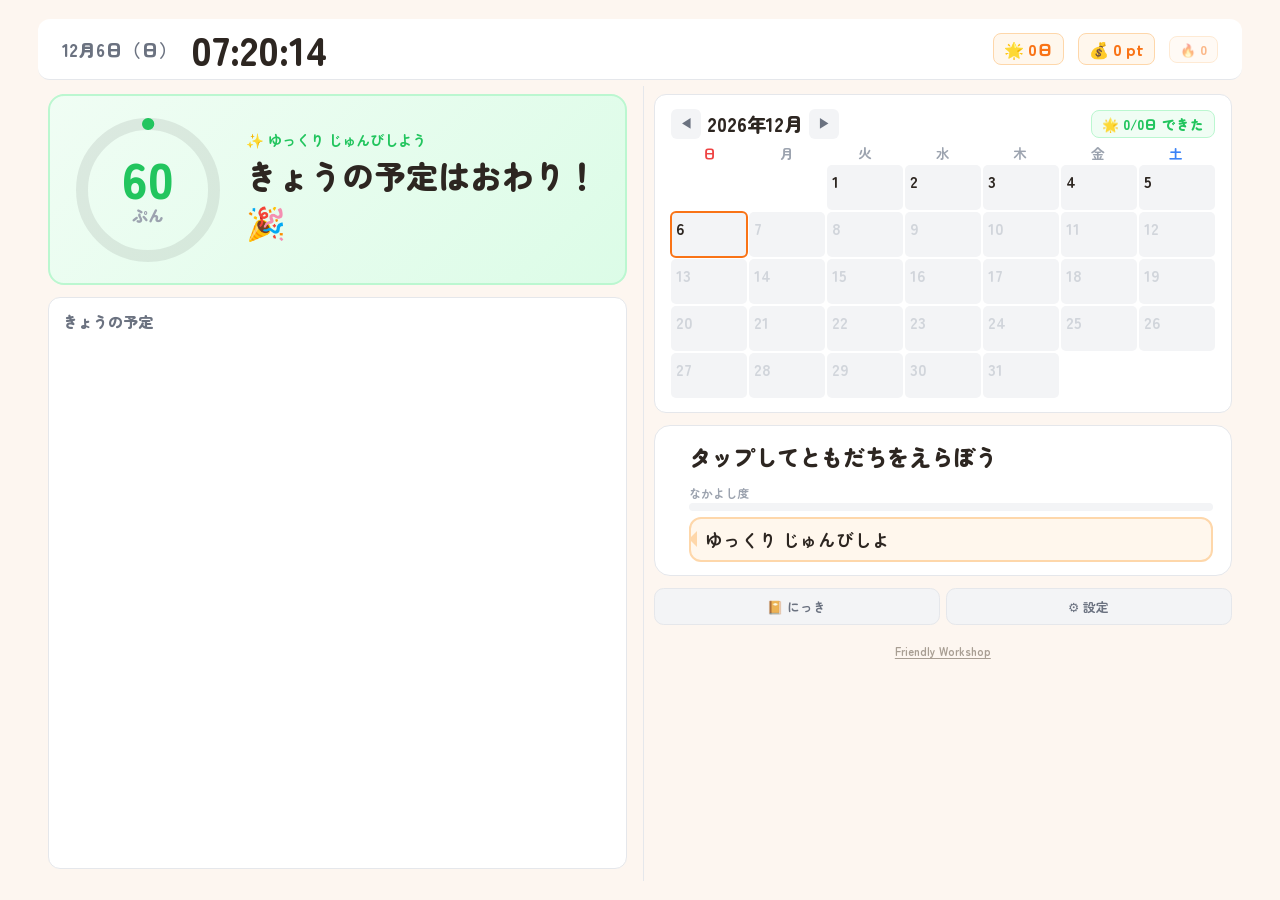
==== index.html @ 3bbe75f0 "feat: リングゲージを画面高さに連動して可変化＆上限分数を設定可能に - リングサイズ: 160px固定 → clamp(100px, 18vh, 160px) でノートPCでも圧迫しない - フ" ====
<!DOCTYPE html>
<html lang="ja">
<head>
<meta charset="UTF-8">
<meta name="viewport" content="width=device-width, initial-scale=1.0, user-scalable=no">
<meta name="mobile-web-app-capable" content="yes">
<meta name="apple-mobile-web-app-capable" content="yes">
<title>じゅんびタイマー | Friendly Workshop</title>
<script src="https://cdn.tailwindcss.com"></script>
<link href="https://fonts.googleapis.com/css2?family=Zen+Maru+Gothic:wght@500;700;900&display=swap" rel="stylesheet">
<link rel="stylesheet" href="css/style.css?v=11">
<script async defer src="https://apis.google.com/js/api.js" onload="gapiLoaded()"></script>
<script async defer src="https://accounts.google.com/gsi/client" onload="gisLoaded()"></script>
</head>
<body>

<!-- ==================== デバッグバー（?debug時のみ） ==================== -->
<div id="debugBar" class="debug-bar" style="display:none;">
  <span>🛠</span>
  <button class="db-btn active" onclick="dbSetState('idle')">🏠 ふつう</button>
  <button class="db-btn" onclick="dbSetState('prep')">⏰ じゅんび</button>
  <button class="db-btn" onclick="dbSetState('out')">🏃 おでかけ</button>
  <button class="db-btn" onclick="dbSetState('okaeri')">🎉 おかえり</button>
  <button class="db-btn" onclick="dbSetState('missed')">😢 miss</button>
  <div class="db-sep"></div>
  <div class="db-slider">
    <label>のこり:</label>
    <input type="range" id="dbSlider" min="0" max="60" value="30" oninput="dbOnSlider(+this.value)">
    <span class="db-val" id="dbSliderVal">30分</span>
  </div>
  <div class="db-sep"></div>
  <button class="db-btn" onclick="dbEncounter()">🔴 遭遇</button>
  <button class="db-btn" onclick="debugAddFriendship(20)">💕 +20exp</button>
  <button class="db-btn" onclick="debugAddPoints(50)">💰 +50pt</button>
  <button class="db-btn" onclick="debugLoadSample()">📋 サンプル予定</button>
  <button class="db-btn" onclick="openSettings()">⚙</button>
</div>

<!-- ==================== ともだちさがしオーバーレイ ==================== -->
<div id="gachaOverlay"></div>

<!-- ==================== 間に合わなかったオーバーレイ ==================== -->
<div id="missedOverlay" class="missed-overlay"></div>

<!-- ==================== おかえりオーバーレイ ==================== -->
<div id="okaeriOverlay" class="okaeri-overlay"></div>

<!-- ==================== 設定オーバーレイ ==================== -->
<div id="settingsOverlay" class="overlay hidden">
  <div class="overlay-panel settings-panel">
    <div class="overlay-header">
      <h2 class="overlay-title">予定のせってい</h2>
      <button onclick="closeSettings()" class="close-btn">✕</button>
    </div>
    <div id="dayTabs" class="day-tabs"></div>
    <div id="eventList" class="event-list"></div>
    <button onclick="addEvent()" class="add-event-btn">＋ 予定をついか</button>
    <div class="copy-section">
      <button onclick="copyToAllDays()" class="copy-btn">この曜日の予定を全曜日にコピー</button>
      <div class="copy-note">※ 上書きされます</div>
    </div>

    <!-- Googleカレンダー連携 -->
    <div class="gcal-settings">
      <div class="gcal-settings-title">📅 Googleカレンダー連携</div>
      <div id="gcalSection"></div>
    </div>

    <!-- リングゲージ上限 -->
    <div class="urgency-settings" style="margin-bottom:0.8rem;">
      <div class="urgency-settings-title">⏱ リングゲージの設定</div>
      <div class="urgency-settings-desc">リングが満タンになる分数を設定します</div>
      <div class="urgency-row">
        <span class="urgency-row-label">リング満タン</span>
        <input type="number" id="ringTotalInput" min="10" max="180" step="5" class="urgency-input"
          onchange="updateRingTotal(+this.value)">
        <span class="urgency-unit">分</span>
      </div>
    </div>

    <!-- 切迫感しきい値 -->
    <div class="urgency-settings">
      <div class="urgency-settings-title">⏱ いそぎレベルの設定</div>
      <div class="urgency-settings-desc">予定の開始時刻から何分前に、おしらせ・色が変わるかを設定します</div>
      <div class="urgency-row">
        <span class="urgency-dot" style="background:#22c55e"></span>
        <span class="urgency-row-label">おしらせ開始 (ゆっくり)</span>
        <input type="number" id="thCaution" min="5" max="60" step="1" class="urgency-input"
          onchange="updateThreshold('caution', +this.value)">
        <span class="urgency-unit">分前</span>
      </div>
      <div class="urgency-row">
        <span class="urgency-dot" style="background:#f97316"></span>
        <span class="urgency-row-label">そろそろ → いそいで</span>
        <input type="number" id="thWarning" min="3" max="30" step="1" class="urgency-input"
          onchange="updateThreshold('warning', +this.value)">
        <span class="urgency-unit">分前</span>
      </div>
      <div class="urgency-row">
        <span class="urgency-dot" style="background:#ef4444"></span>
        <span class="urgency-row-label">いそいで → もうすぐ！</span>
        <input type="number" id="thCritical" min="1" max="15" step="1" class="urgency-input"
          onchange="updateThreshold('critical', +this.value)">
        <span class="urgency-unit">分前</span>
      </div>
    </div>

    <!-- リセット（常時表示） -->
    <div class="reset-settings">
      <div class="urgency-settings-title">🔄 リセット</div>
      <div class="urgency-settings-desc">予定やポケモンをすべて消して、はじめからやりなおします</div>
      <button class="reset-all-btn" onclick="resetData('all')">すべてリセットする</button>
    </div>

    <!-- メンテナンス（?debug 時のみ表示） -->
    <div class="maint-settings" id="maintSection" style="display:none;">
      <div class="maint-title">🔧 メンテナンス</div>

      <!-- リセット -->
      <div class="maint-sub-title">リセット</div>
      <div class="maint-reset-grid">
        <button class="maint-reset-btn" onclick="resetData('schedule')">📅 予定</button>
        <button class="maint-reset-btn" onclick="resetData('pokemon')">🐾 ポケモン</button>
        <button class="maint-reset-btn" onclick="resetData('calendar')">📆 カレンダー</button>
        <button class="maint-reset-btn" onclick="resetData('points')">💰 ポイント</button>
        <button class="maint-reset-btn maint-reset-all" onclick="resetData('all')">⚠ すべて初期化</button>
      </div>

    </div>
  </div>
</div>

<!-- ==================== タスク詳細オーバーレイ ==================== -->
<div id="taskDetailOverlay" class="td-overlay"></div>

<!-- ==================== メインビュー ==================== -->
<div class="layout">

  <!-- トップバー -->
  <div class="topbar">
    <span class="tb-date" id="dateLabel"></span>
    <span class="tb-time" id="digitalClock"></span>
    <div class="tb-right">
      <span class="tb-stat" id="totalDaysChip">🌟 0日</span>
      <span class="tb-stat" id="pointsChip">💰 0 pt</span>
      <span class="tb-stat" id="streakChip" style="opacity:0.5; font-size:0.8rem;">🔥 0</span>
    </div>
  </div>

  <!-- ===== 左カラム ===== -->
  <div class="left-col">

    <!-- フォーカスカード -->
    <div class="focus-card" id="focusCard">
      <div class="ring-wrap">
        <svg class="ring-svg" viewBox="0 0 160 160">
          <circle class="ring-bg" cx="80" cy="80" r="66"/>
          <circle class="ring-fill" id="ringFill" cx="80" cy="80" r="66"
            stroke-dasharray="415" stroke-dashoffset="0"/>
        </svg>
        <div class="ring-center">
          <div class="ring-num" id="ringNum">--</div>
          <div class="ring-unit">ぷん</div>
        </div>
      </div>
      <div class="focus-info">
        <div class="focus-label" id="focusLabel">✨ ゆっくり じゅんびしよう</div>
        <div class="focus-name" id="focusName">--</div>
        <div class="focus-timestr" id="focusTimeStr"></div>
        <div class="focus-items" id="focusItems"></div>
        <button class="focus-btn btn-depart hidden" id="btnDepart" onclick="depart()">🚀 しゅっぱつ！</button>
      </div>
    </div>

    <!-- おでかけ中カード -->
    <div class="outing-card" id="outingCard">
      <div class="outing-icon">🏃</div>
      <div class="outing-text" id="outingText">おでかけ中！</div>
      <div class="outing-sub" id="outingSub"></div>
      <div class="outing-timer" id="outingTimer"></div>
      <button class="focus-btn btn-tadaima" onclick="tadaima()" style="margin-top:12px; max-width:280px;">
        🏠 ただいま！
      </button>
    </div>

    <!-- タスク一覧 -->
    <div class="task-list" id="taskList">
      <div class="tl-title">きょうの予定</div>
      <div id="taskListBody"></div>
    </div>
  </div>

  <!-- ===== 右カラム ===== -->
  <div class="right-col">

    <div class="cal-section" id="calSection">
      <div class="cal-header-row">
        <div class="cal-nav">
          <button class="cal-btn" onclick="calPrevMonth()">◀</button>
          <span class="cal-title" id="calTitle"></span>
          <button class="cal-btn" onclick="calNextMonth()">▶</button>
        </div>
        <span class="cal-total" id="calTotal"></span>
      </div>
      <div class="cal-weekday">
        <span class="cw sun">日</span><span class="cw">月</span><span class="cw">火</span>
        <span class="cw">水</span><span class="cw">木</span><span class="cw">金</span><span class="cw sat">土</span>
      </div>
      <div id="calGrid" class="cal-grid"></div>
    </div>

    <!-- パートナー -->
    <div class="partner-area" id="partnerArea" onclick="onPartnerTap()">
      <div class="partner-sprite-wrap">
        <img class="partner-sprite" id="partnerSprite" src="" alt="">
      </div>
      <div class="partner-right">
        <div class="partner-name" id="partnerName"></div>
        <div class="partner-hearts" id="partnerHearts"></div>
        <div class="partner-bar-wrap">
          <div class="partner-bar-label">なかよし度</div>
          <div class="partner-bar-track"><div class="partner-bar-fill" id="partnerBarFill"></div></div>
        </div>
        <div class="partner-speech" id="partnerSpeech"></div>
      </div>
    </div>

    <div style="display:flex;gap:6px;">
      <button onclick="showJournal()" class="settings-btn" style="flex:1;">📔 にっき</button>
      <button onclick="openSettings()" class="settings-btn" style="flex:1;">⚙ 設定</button>
    </div>
    <div class="footer-note"><a href="../../catalog.html" class="footer-link">Friendly Workshop</a></div>
  </div>

</div>

<!-- JS (alarm.js 除外) -->
<script src="js/gcal.js?v=8"></script>
<script src="js/pokedex.js?v=7"></script>
<script src="js/calendar.js?v=7"></script>
<script src="js/clock.js?v=8"></script>
<script src="js/mission.js?v=8"></script>
<script src="js/settings.js?v=9"></script>
<script src="js/app.js?v=7"></script>
</body>
</html>
---- css/style.css ----
/* =============================================
   じゅんびタイマー v4 — リングゲージ＋パートナーでっかく
   ============================================= */

/* ========== デバッグバー ========== */
.debug-bar {
  position: fixed; top: 0; left: 0; right: 0; z-index: 200;
  background: #1a1a2e; padding: 6px 12px;
  display: flex; gap: 6px; align-items: center; flex-wrap: wrap;
  border-bottom: 2px solid #333; font-family: inherit;
}
.debug-bar span { color: #fff; font-weight: 900; font-size: 0.85rem; }
.db-btn {
  padding: 4px 10px; border: 2px solid #555; border-radius: 8px;
  background: transparent; color: #aaa; font-weight: 900; font-size: 0.7rem;
  cursor: pointer; font-family: inherit; transition: all 0.2s;
}
.db-btn.active { background: var(--orange); color: #fff; border-color: var(--orange); }
.db-btn:hover:not(.active) { border-color: #888; color: #fff; }
.db-sep { width: 1px; height: 20px; background: #444; margin: 0 2px; }
.db-slider { display: flex; align-items: center; gap: 4px; }
.db-slider label { color: #aaa; font-weight: 700; font-size: 0.7rem; }
.db-slider input[type="range"] { width: 120px; }
.db-val { color: var(--orange); font-weight: 900; font-size: 0.85rem; min-width: 35px; }
body.debug-mode .layout { margin-top: 42px; }
:root {
  --cream: #fdf6f0;
  --orange: #f97316;
  --orange-dark: #ea580c;
  --brown: #2d2621;
  --g100: #f3f4f6; --g200: #e5e7eb; --g300: #d1d5db;
  --g400: #9ca3af; --g500: #6b7280;
  --green: #22c55e; --blue: #3b82f6; --red: #ef4444; --yellow: #fbbf24;
}
* { box-sizing: border-box; margin: 0; padding: 0; }
body {
  font-family: 'Zen Maru Gothic', system-ui, sans-serif;
  background: var(--cream); color: var(--brown);
  overflow: auto; height: 100dvh; touch-action: manipulation;
}

/* ====================================================
   レイアウト v4 — 左右均等 grid
   ==================================================== */
.layout {
  display: grid; grid-template-columns: 1fr 1fr;
  grid-template-rows: auto 1fr;
  height: 100dvh; overflow: hidden;
  padding: 1.5% 3%;
  max-width: none; margin: 0 auto;
  gap: 0 6px;
}

/* --- トップバー --- */
.topbar {
  grid-column: 1 / -1;
  display: flex; align-items: center; gap: 14px; flex-wrap: wrap;
  padding: 10px 2%; background: #fff; border-bottom: 1px solid var(--g200);
  border-radius: 12px; margin-bottom: 6px;
}
.tb-date { font-weight: 900; font-size: clamp(0.85rem, 2.5vw, 1.1rem); color: var(--g500); }
.tb-time { font-weight: 900; font-size: clamp(1.6rem, 5vw, 2.5rem); line-height: 1; }
.tb-right { margin-left: auto; display: flex; align-items: center; gap: 14px; }
.tb-stat {
  font-weight: 900; font-size: 1.0rem; color: var(--orange);
  background: #fff7ed; border: 1px solid #fed7aa; border-radius: 8px;
  padding: 3px 10px;
}

/* ===== 左カラム ===== */
.left-col {
  display: flex; flex-direction: column; gap: 12px;
  padding: 8px 10px 12px 10px; overflow: hidden;
}

/* フォーカスカード（リングゲージ＋次の予定） */
.focus-card {
  border-radius: 16px; padding: clamp(10px, 1.5vh, 16px) 18px;
  display: flex; align-items: center; gap: clamp(10px, 2vw, 18px);
  transition: background 0.5s, border-color 0.5s;
  border: 2px solid transparent;
}
.ring-wrap { position: relative; width: clamp(100px, 18vh, 160px); height: clamp(100px, 18vh, 160px); flex-shrink: 0; }
.ring-svg { width: 100%; height: 100%; transform: rotate(-90deg); }
.ring-bg { fill: none; stroke: rgba(0,0,0,0.08); stroke-width: 12; }
.ring-fill { fill: none; stroke-width: 12; stroke-linecap: round; transition: stroke-dashoffset 1s, stroke 0.5s; }
.ring-center {
  position: absolute; inset: 0; display: flex; flex-direction: column;
  align-items: center; justify-content: center;
}
.ring-num { font-weight: 900; font-size: clamp(2rem, 6vw, 3.2rem); line-height: 1; transition: color 0.5s; }
.ring-unit { font-weight: 900; font-size: 1.0rem; color: var(--g400); }

.focus-info { flex: 1; display: flex; flex-direction: column; gap: 2px; }
.focus-label { font-size: 0.9rem; font-weight: 700; transition: color 0.5s; }
.focus-name { font-size: clamp(1.2rem, 4vw, 2rem); font-weight: 900; transition: color 0.5s; }
.focus-timestr { font-size: 0.95rem; font-weight: 700; color: var(--g500); }
.focus-items { font-size: 0.85rem; color: var(--g500); font-weight: 700; margin-top: 2px; }
.focus-btn {
  margin-top: 8px; padding: 14px; border: none; border-radius: 14px; width: 100%;
  color: #fff; font-weight: 900; font-size: 1.4rem;
  cursor: pointer; font-family: inherit; transition: transform 0.1s;
}
.focus-btn:active { transform: scale(0.97); }
.btn-depart {
  background: linear-gradient(135deg, var(--orange), #f59e0b);
  box-shadow: 0 4px 16px rgba(249,115,22,0.3);
}
.btn-tadaima {
  background: linear-gradient(135deg, var(--green), #4ade80);
  box-shadow: 0 4px 16px rgba(34,197,94,0.3);
}

/* タスク一覧 */
.task-list {
  background: #fff; border-radius: 12px; padding: 12px 14px;
  border: 1px solid var(--g200); overflow-y: auto; flex: 1;
}
.tl-title { font-size: 0.95rem; font-weight: 900; color: var(--g500); margin-bottom: 6px; }
.tl-row {
  padding: 8px; border-radius: 8px; margin-bottom: 3px; font-size: 1.0rem;
  cursor: pointer; transition: background 0.15s;
}
.tl-row:hover { filter: brightness(0.97); }
.tl-main {
  display: flex; align-items: center; gap: 8px;
}
.tl-todos {
  font-size: 0.8rem; font-weight: 700; color: var(--g500);
  margin: 3px 0 0 18px; line-height: 1.3;
}
.tl-row.done { opacity: 0.35; }
.tl-row.done .tl-name { text-decoration: line-through; }
.tl-row.next { background: #fff7ed; border: 1px solid #fed7aa; }
.tl-row.active { background: #dbeafe; border: 1px solid #bfdbfe; }
.tl-dot { width: 10px; height: 10px; border-radius: 50%; flex-shrink: 0; }
.tl-name { font-weight: 900; flex: 1; }
.tl-time { font-weight: 700; font-size: 0.85rem; color: var(--g400); }
.tl-badge {
  font-size: 0.7rem; font-weight: 900; padding: 2px 6px; border-radius: 4px;
  color: #fff; white-space: nowrap;
}

/* おでかけ中カード */
.outing-card {
  flex: 1; display: none; flex-direction: column; align-items: center; justify-content: center;
  background: linear-gradient(135deg, #dbeafe, #ede9fe);
  border-radius: 16px; border: 2px solid #bfdbfe; padding: 20px;
  text-align: center; gap: 8px;
}
.outing-card.visible { display: flex; }
.outing-icon { font-size: 3rem; animation: runBounce 1s ease infinite; }
@keyframes runBounce { 0%,100%{transform:translateY(0)} 50%{transform:translateY(-8px)} }
.outing-text { font-weight: 900; font-size: 1.5rem; color: var(--blue); }
.outing-sub { font-size: 0.95rem; color: var(--g500); font-weight: 700; }
.outing-timer { font-weight: 900; font-size: 2rem; color: var(--g400); }

/* ===== 右カラム ===== */
.right-col {
  display: flex; flex-direction: column; gap: 12px;
  padding: 8px 10px 12px 10px; overflow-y: auto;
  border-left: 1px solid var(--g200);
}

/* カレンダー */
.cal-section {
  background: #fff; border-radius: 12px; padding: 14px 16px;
  border: 1px solid var(--g200); flex: 0 0 auto;
}
.cal-header-row {
  display: flex; align-items: center; justify-content: space-between; margin-bottom: 2px;
}
.cal-nav { display: flex; align-items: center; gap: 6px; }
.cal-title { font-size: 1.2rem; font-weight: 900; }
.cal-btn {
  background: var(--g100); border: none; border-radius: 6px;
  width: 30px; height: 30px; font-size: 0.75rem; font-weight: 900;
  cursor: pointer; color: var(--g500);
}
.cal-total {
  font-weight: 900; font-size: 0.85rem; color: var(--green);
  background: #f0fdf4; border: 1px solid #bbf7d0; border-radius: 8px;
  padding: 3px 10px;
}
.cal-weekday { display: grid; grid-template-columns: repeat(7, 1fr); text-align: center; }
.cw { font-size: 0.85rem; font-weight: 700; color: var(--g400); padding: 2px 0; }
.cw.sun { color: var(--red); } .cw.sat { color: var(--blue); }
.cal-grid { display: grid; grid-template-columns: repeat(7, 1fr); gap: 2px; }
.cal-cell {
  border-radius: 5px; padding: 4px 5px; min-height: clamp(32px, 5vh, 48px);
  background: var(--g100); font-weight: 700; font-size: 1.0rem;
  display: flex; flex-direction: column; position: relative;
  transition: background 0.4s, transform 0.3s, box-shadow 0.3s;
}
.cal-cell.today { outline: 2px solid var(--orange); outline-offset: -1px; }
.cal-cell.rate-100 {
  background: linear-gradient(135deg, #86efac, #4ade80);
  box-shadow: 0 2px 8px rgba(34,197,94,0.25);
}
.cal-cell.rate-100 .cal-mini { text-shadow: 0 0 4px rgba(34,197,94,0.5); }
.cal-cell.rate-50 { background: linear-gradient(135deg, #bbf7d0, #a7f3d0); }
.cal-cell.rate-low { background: linear-gradient(135deg, #dcfce7, #d1fae5); }
.cal-cell.rate-0 { background: var(--g100); }
.cal-cell.empty { background: transparent; }
.cal-cell.future { color: var(--g300); }
.cal-mini { font-size: 0.6rem; margin-top: auto; line-height: 1; }
.cal-sub { font-size: 0.5rem; color: var(--g400); font-weight: 700; line-height: 1; }

/* ★ パートナーエリア */
.partner-area {
  flex: 0 0 auto; display: flex; align-items: center; gap: 16px;
  background: #fff; border-radius: 16px; padding: clamp(8px, 1.5vh, 14px) 18px;
  border: 1px solid var(--g200); cursor: pointer;
  transition: background 0.2s; overflow: visible;
}
.partner-area:hover { background: #fefce8; }

.partner-sprite-wrap {
  flex: 0 0 auto; display: flex; align-items: center; justify-content: center;
}
.partner-sprite {
  width: clamp(80px, 15vh, 180px); height: clamp(80px, 15vh, 180px); object-fit: contain;
  animation: partnerBob 2s ease infinite;
  filter: drop-shadow(0 6px 12px rgba(0,0,0,0.12));
}
@keyframes partnerBob { 0%,100%{transform:translateY(0)} 50%{transform:translateY(-6px)} }

.partner-right { flex: 1; display: flex; flex-direction: column; gap: 6px; min-width: 0; }
.partner-name { font-weight: 900; font-size: clamp(1rem, 3vw, 1.4rem); }
.partner-hearts { font-size: 1.3rem; color: var(--orange); letter-spacing: 3px; }
.partner-level { font-size: 0.85rem; font-weight: 700; color: var(--g400); }
.partner-bar-wrap { width: 100%; }
.partner-bar-label { font-size: 0.75rem; font-weight: 700; color: var(--g400); margin-bottom: 2px; }
.partner-bar-track { height: 8px; background: var(--g100); border-radius: 4px; overflow: hidden; }
.partner-bar-fill { height: 100%; width: 60%; background: linear-gradient(90deg, #fb923c, var(--orange)); border-radius: 4px; transition: width 0.5s; }
.partner-speech {
  background: #fff7ed; border: 2px solid #fed7aa; border-radius: 12px;
  padding: 8px 14px; font-weight: 700; font-size: clamp(0.85rem, 2.5vw, 1.1rem);
  position: relative;
}
.partner-speech::before {
  content: ''; position: absolute; left: -10px; top: 50%; transform: translateY(-50%);
  border: 8px solid transparent; border-right-color: #fed7aa;
}

/* ====================================================
   おかえり演出（オーバーレイ）
   ==================================================== */
.okaeri-overlay {
  position: fixed; inset: 0; z-index: 80;
  background: rgba(0,0,0,0.5);
  display: none; align-items: center; justify-content: center;
}
.okaeri-overlay.visible { display: flex; }
.okaeri-card {
  background: #fff; border-radius: 1.5rem; padding: 2rem;
  text-align: center; max-width: 400px; width: 90%;
  box-shadow: 0 20px 60px rgba(0,0,0,0.3);
  animation: cardPop 0.5s ease;
}
@keyframes cardPop { 0%{transform:scale(0.5);opacity:0} 100%{transform:scale(1);opacity:1} }
.okaeri-sprite {
  width: 180px; height: 180px; object-fit: contain;
  animation: cheerJump 0.6s ease infinite;
  filter: drop-shadow(0 6px 12px rgba(0,0,0,0.15));
}
@keyframes cheerJump { 0%,100%{transform:translateY(0)} 50%{transform:translateY(-10px) rotate(3deg)} }
.okaeri-title { font-weight: 900; font-size: 1.8rem; color: var(--orange); margin: 0.5rem 0; }
.okaeri-message {
  background: #fff7ed; border: 2px solid #fed7aa; border-radius: 1rem;
  padding: 0.6rem 1rem; font-weight: 700; font-size: 1.1rem; margin: 0.5rem 0;
}
.okaeri-points { font-weight: 900; font-size: 1.2rem; color: var(--green); margin: 0.5rem 0; }
.okaeri-actions { display: flex; gap: 8px; justify-content: center; margin-top: 1rem; }
.okaeri-btn {
  padding: 12px 20px; border: none; border-radius: 12px;
  font-weight: 900; font-size: 1.0rem; cursor: pointer; font-family: inherit;
  transition: transform 0.1s;
}
.okaeri-btn:active { transform: scale(0.95); }
.okaeri-btn-gacha { background: var(--orange); color: #fff; }
.okaeri-btn-feed { background: #dcfce7; color: #15803d; }
.okaeri-btn-close { background: var(--g200); color: var(--g500); }

/* ====================================================
   間に合わなかった演出
   ==================================================== */
.missed-overlay {
  position: fixed; inset: 0; z-index: 80;
  background: rgba(0,0,0,0.45);
  display: none; align-items: center; justify-content: center;
}
.missed-overlay.visible { display: flex; }
.missed-card {
  background: linear-gradient(135deg, #fefce8, #fff); border-radius: 1.5rem; padding: 2rem;
  text-align: center; max-width: 400px; width: 90%;
  box-shadow: 0 20px 60px rgba(0,0,0,0.3);
  animation: cardPop 0.5s ease;
}
.missed-sprite {
  width: 140px; height: 140px; object-fit: contain;
  filter: drop-shadow(0 4px 10px rgba(0,0,0,0.1));
  animation: sadBob 2s ease infinite;
}
@keyframes sadBob { 0%,100%{transform:translateY(0) rotate(0)} 50%{transform:translateY(2px) rotate(-3deg)} }
.missed-title { font-weight: 900; font-size: 1.6rem; color: var(--g500); margin: 0.5rem 0; }
.missed-message { font-weight: 700; font-size: 1.1rem; color: var(--brown); margin: 0.5rem 0; line-height: 1.5; }
.missed-partner-says {
  background: #fff7ed; border: 2px solid #fed7aa; border-radius: 1rem;
  padding: 0.5rem 1rem; font-weight: 700; font-size: 0.95rem; margin: 0.8rem 0;
  color: var(--orange-dark);
}
.missed-actions { margin-top: 1rem; }
.missed-btn {
  padding: 12px 28px; border: none; border-radius: 12px;
  font-weight: 900; font-size: 1.1rem; cursor: pointer; font-family: inherit;
  transition: transform 0.1s;
}
.missed-btn:active { transform: scale(0.95); }
.missed-btn-ok {
  background: linear-gradient(135deg, var(--yellow), #fbbf24);
  color: #92400e; box-shadow: 0 4px 12px rgba(251,191,36,0.3);
}

/* 切迫感アニメーション */
@keyframes urgentPulse {
  0%, 100% { box-shadow: 0 0 0 0 rgba(239,68,68,0); }
  50% { box-shadow: 0 0 30px 8px rgba(239,68,68,0.25); }
}
.urgent-pulse { animation: urgentPulse 1.2s ease-in-out infinite; }
@keyframes urgentPulseOrange {
  0%, 100% { box-shadow: 0 0 0 0 rgba(249,115,22,0); }
  50% { box-shadow: 0 0 20px 4px rgba(249,115,22,0.15); }
}
.urgent-pulse-orange { animation: urgentPulseOrange 2s ease-in-out infinite; }

/* ====================================================
   設定ボタン & オーバーレイ共通
   ==================================================== */
.settings-btn {
  display: block; width: 100%; background: var(--g100);
  color: var(--g500); font-weight: 700; font-size: 0.8rem;
  padding: 8px; border: 1px solid var(--g200); border-radius: 0.6rem;
  cursor: pointer; font-family: inherit; transition: background 0.2s;
}
.settings-btn:hover { background: var(--g200); }

.overlay {
  position: fixed; inset: 0; z-index: 50;
  background: rgba(0,0,0,0.4);
  display: flex; align-items: center; justify-content: center;
  animation: overlayIn 0.3s ease;
}
.overlay.hidden { display: none; }
@keyframes overlayIn { 0%{opacity:0} 100%{opacity:1} }
.overlay-panel {
  background: #fff; border-radius: 1.2rem;
  max-width: 520px; width: 95%; max-height: 90dvh;
  overflow-y: auto; padding: 1.2rem;
  box-shadow: 0 20px 60px rgba(0,0,0,0.2);
}
.overlay-header { display: flex; justify-content: space-between; align-items: center; margin-bottom: 1rem; }
.overlay-title { font-size: 1.3rem; font-weight: 900; }
.close-btn {
  background: var(--g200); border: none; width: 36px; height: 36px;
  border-radius: 50%; font-size: 1.1rem; cursor: pointer;
  display: flex; align-items: center; justify-content: center;
}

/* 設定パネル */
.day-tabs { display: flex; gap: 4px; margin-bottom: 0.8rem; overflow-x: auto; padding-bottom: 4px; }
.event-list { display: flex; flex-direction: column; gap: 0.8rem; margin-bottom: 0.8rem; }
.add-event-btn {
  display: block; width: 100%; border: 2px dashed var(--g300);
  background: transparent; color: var(--g400); font-weight: 700;
  padding: 10px; border-radius: 0.6rem; cursor: pointer; font-family: inherit;
  font-size: 0.85rem;
}
.copy-section {
  background: #fefce8; border-radius: 0.8rem; padding: 0.8rem;
  border: 1px solid #fde68a; margin-top: 0.8rem;
}
.copy-btn {
  display: block; width: 100%; background: var(--yellow); color: #92400e;
  font-weight: 900; font-size: 0.8rem; padding: 8px; border: none;
  border-radius: 0.5rem; cursor: pointer; font-family: inherit;
}
.copy-note { font-size: 0.65rem; color: #a16207; margin-top: 3px; }

/* ====================================================
   イベントカード（B案: セクション分割）
   ==================================================== */
.ev-empty {
  text-align: center; font-weight: 700; color: var(--g400);
  padding: 2rem 1rem; font-size: 0.9rem;
}
.ev-card {
  background: #fff; border-radius: 16px;
  box-shadow: 0 2px 8px rgba(0,0,0,0.06);
  overflow: hidden;
}
.ev-card-top {
  display: flex; align-items: center; gap: 10px;
  padding: 12px 14px;
  border-bottom: 1px solid var(--g200);
}
.ev-name-input {
  flex: 1; background: transparent; border: none;
  font-weight: 900; font-size: 1.05rem;
  font-family: inherit; outline: none; color: var(--brown);
  min-width: 0;
}
.ev-name-input:focus { border-bottom: 2px solid var(--orange); }
.ev-del-btn {
  background: none; border: none; color: var(--g300);
  font-size: 1.1rem; cursor: pointer; flex-shrink: 0;
  padding: 2px 4px; border-radius: 4px;
}
.ev-del-btn:hover { color: var(--red); background: #fef2f2; }

.ev-sections {
  padding: 10px 14px; display: flex; flex-direction: column; gap: 8px;
}
.ev-section {
  display: flex; align-items: center; gap: 8px;
  padding: 8px 10px; background: var(--g100); border-radius: 10px;
}
.ev-section-col {
  flex-direction: column; align-items: stretch;
}
.ev-sec-header {
  display: flex; align-items: center; gap: 6px;
}
.ev-sec-icon { font-size: 1rem; flex-shrink: 0; }
.ev-sec-content { flex: 1; min-width: 0; }
.ev-sec-label {
  font-weight: 700; font-size: 0.7rem; color: var(--g400); margin-bottom: 2px;
}
.ev-sec-input {
  background: #fff; border: 1.5px solid var(--g200); border-radius: 8px;
  padding: 5px 8px; font-weight: 900; font-size: 0.95rem;
  font-family: inherit; outline: none; width: 100%;
}
.ev-sec-input:focus { border-color: var(--orange); }
.ev-sec-input-num { width: 60px; text-align: center; }
.ev-sec-row { display: flex; align-items: center; gap: 4px; }
.ev-sec-unit { font-weight: 700; font-size: 0.8rem; color: var(--g400); white-space: nowrap; }
.ev-sec-divider {
  width: 1px; height: 28px; background: var(--g200); margin: 0 4px; flex-shrink: 0;
}

/* もちものタグ */
.ev-tags { display: flex; flex-wrap: wrap; gap: 5px; padding-top: 4px; }
.ev-tag {
  background: #fff; border: 1.5px solid var(--g200); border-radius: 20px;
  padding: 3px 10px; font-weight: 700; font-size: 0.8rem;
  display: inline-flex; align-items: center; gap: 4px;
}
.ev-tag-del {
  background: none; border: none; color: var(--g400); cursor: pointer;
  font-size: 0.65rem; padding: 0 2px; font-family: inherit;
}
.ev-tag-del:hover { color: var(--red); }
.ev-tag-add {
  background: transparent; border: 1.5px dashed var(--g300);
  border-radius: 20px; padding: 3px 10px;
  font-weight: 700; font-size: 0.8rem; color: var(--g400);
  cursor: pointer; font-family: inherit;
}
.ev-tag-add:hover { border-color: var(--orange); color: var(--orange); }

/* カラーバー */
.ev-color-wrap {
  padding: 4px 10px 8px;
}
.ev-color-strip {
  display: flex; gap: 0; border-radius: 8px; overflow: hidden; height: 8px;
}
.ev-color-seg {
  flex: 1; cursor: pointer; transition: flex 0.2s;
}
.ev-color-seg:hover { flex: 2; }
.ev-color-seg.sel { flex: 3; box-shadow: inset 0 -3px 0 rgba(0,0,0,0.2); }

/* ====================================================
   メンテナンス（リセット＋デバッグ）
   ==================================================== */
.maint-settings {
  background: #fafafa; border-radius: 0.8rem; padding: 0.8rem;
  border: 1px solid var(--g200); margin-top: 0.8rem;
}
.maint-title { font-weight: 900; font-size: 0.95rem; color: var(--brown); margin-bottom: 8px; }
.maint-sub-title { font-weight: 900; font-size: 0.8rem; color: var(--g500); margin: 8px 0 6px; }
.maint-reset-grid { display: flex; flex-wrap: wrap; gap: 4px; }
.maint-reset-btn {
  flex: 1 1 calc(50% - 2px); min-width: 100px;
  background: #fff; border: 1px solid var(--g200); border-radius: 0.5rem;
  padding: 7px 8px; font-weight: 700; font-size: 0.75rem;
  cursor: pointer; font-family: inherit; transition: background 0.2s;
}
.maint-reset-btn:hover { background: #fef2f2; border-color: #fca5a5; }
.maint-reset-all {
  flex-basis: 100%; background: #fef2f2; border-color: #fca5a5; color: var(--red);
}
.maint-reset-all:hover { background: #fee2e2; }

.maint-debug-toggle {
  cursor: pointer; user-select: none;
  display: flex; align-items: center; gap: 4px;
}
.maint-debug-toggle:hover { color: var(--orange); }
.maint-debug-section { padding-top: 6px; }
.maint-debug-group {
  background: #fff; border: 1px solid var(--g200); border-radius: 0.5rem;
  padding: 8px; margin-bottom: 6px;
}
.maint-debug-label { font-weight: 700; font-size: 0.75rem; color: var(--g500); margin-bottom: 4px; }
.maint-debug-row { display: flex; flex-wrap: wrap; gap: 4px; margin-bottom: 4px; }
.maint-debug-input {
  background: #fff; border: 1px solid var(--g200); border-radius: 0.4rem;
  padding: 4px 8px; font-weight: 700; font-size: 0.8rem; font-family: inherit;
  outline: none; flex: 1; min-width: 80px;
}
.maint-debug-input:focus { border-color: var(--orange); }
.maint-debug-btn {
  background: var(--g100); border: 1px solid var(--g200); border-radius: 0.4rem;
  padding: 4px 8px; font-weight: 700; font-size: 0.7rem;
  cursor: pointer; font-family: inherit; white-space: nowrap;
}
.maint-debug-btn:hover { background: var(--g200); }
.maint-debug-hint { font-size: 0.65rem; color: var(--g400); font-weight: 700; }

/* タスク詳細オーバーレイ */
.td-overlay {
  position: fixed; inset: 0; z-index: 60;
  background: rgba(0,0,0,0.4);
  display: none; align-items: center; justify-content: center;
}
.td-overlay.visible { display: flex; }
.td-card {
  background: #fff; border-radius: 1.2rem; padding: 1.5rem;
  max-width: 380px; width: 90%; text-align: center;
  box-shadow: 0 20px 60px rgba(0,0,0,0.2);
  animation: cardPop 0.3s ease;
}
.td-color { width: 40px; height: 6px; border-radius: 3px; margin: 0 auto 10px; }
.td-name { font-weight: 900; font-size: 1.5rem; color: var(--brown); margin-bottom: 8px; }
.td-time { font-weight: 700; font-size: 1rem; color: var(--g500); margin-bottom: 4px; }
.td-prep { font-weight: 700; font-size: 0.9rem; color: var(--orange); margin-bottom: 12px; }
.td-todos-title { font-weight: 900; font-size: 0.95rem; color: var(--brown); margin-bottom: 6px; }
.td-todos { text-align: left; margin-bottom: 12px; }
.td-todo-item { font-weight: 700; font-size: 1rem; color: var(--brown); padding: 3px 0; }
.td-empty { font-weight: 700; font-size: 0.85rem; color: var(--g400); text-align: center; }
.td-close {
  background: var(--g200); border: none; font-weight: 900; font-size: 0.95rem;
  padding: 10px 24px; border-radius: 0.6rem; cursor: pointer; font-family: inherit;
}

/* Googleカレンダー連携 */
.gcal-settings {
  background: #f0fdf4; border-radius: 0.8rem; padding: 0.8rem;
  border: 1px solid #bbf7d0; margin-top: 0.8rem;
}
.gcal-settings-title { font-weight: 900; font-size: 0.95rem; color: var(--brown); margin-bottom: 8px; }
.gcal-connect-btn {
  display: block; width: 100%; background: #4285f4; color: #fff;
  font-weight: 900; font-size: 0.95rem; padding: 12px 16px; border: none;
  border-radius: 0.6rem; cursor: pointer; font-family: inherit;
  transition: background 0.2s;
}
.gcal-connect-btn:hover { background: #3367d6; }
.gcal-connect-btn:disabled { opacity: 0.5; cursor: not-allowed; }
.gcal-connected { display: flex; flex-direction: column; gap: 6px; }
.gcal-status { font-weight: 700; font-size: 0.85rem; color: #15803d; }
.gcal-actions { display: flex; gap: 6px; }
.gcal-action-btn {
  flex: 1; padding: 8px 10px; border: none; border-radius: 0.5rem;
  font-weight: 700; font-size: 0.8rem; cursor: pointer; font-family: inherit;
  transition: background 0.2s;
}
.gcal-sync-btn { background: #dbeafe; color: #1d4ed8; }
.gcal-sync-btn:hover { background: #bfdbfe; }
.gcal-disconnect-btn { background: var(--g100); color: var(--g500); }
.gcal-disconnect-btn:hover { background: var(--g200); }
.gcal-last-sync { font-size: 0.7rem; color: var(--g400); font-weight: 700; }
.gcal-cal-list { margin: 6px 0; }
.gcal-cal-list-title { font-weight: 900; font-size: 0.8rem; color: var(--brown); margin-bottom: 4px; }
.gcal-cal-item {
  display: flex; align-items: center; gap: 6px; padding: 5px 4px;
  cursor: pointer; border-radius: 6px; transition: background 0.15s;
  font-size: 0.85rem; font-weight: 700;
}
.gcal-cal-item:hover { background: #f0f9ff; }
.gcal-cal-item input[type="checkbox"] { width: 16px; height: 16px; accent-color: #4285f4; cursor: pointer; }
.gcal-cal-dot { width: 10px; height: 10px; border-radius: 50%; flex-shrink: 0; }
.gcal-cal-name { flex: 1; color: var(--brown); }

/* しきい値設定 */
.urgency-settings {
  background: #f0f9ff; border-radius: 0.8rem; padding: 0.8rem;
  border: 1px solid #bae6fd; margin-top: 0.8rem;
}
.urgency-settings-title { font-weight: 900; font-size: 0.95rem; color: var(--brown); margin-bottom: 2px; }
.urgency-settings-desc { font-size: 0.7rem; color: var(--g500); font-weight: 700; margin-bottom: 8px; }
.urgency-row {
  display: flex; align-items: center; gap: 6px;
  padding: 6px 0; border-bottom: 1px solid #e0f2fe;
}
.urgency-row:last-child { border-bottom: none; }
.urgency-dot { width: 12px; height: 12px; border-radius: 50%; flex-shrink: 0; }
.urgency-row-label { flex: 1; font-weight: 700; font-size: 0.8rem; color: var(--brown); }
.urgency-input {
  width: 52px; background: #fff; border: 1px solid var(--g200); border-radius: 0.5rem;
  padding: 4px 6px; font-weight: 900; font-size: 0.9rem; text-align: center;
  font-family: inherit; outline: none;
}
.urgency-input:focus { border-color: #38bdf8; }
.urgency-unit { font-size: 0.75rem; font-weight: 700; color: var(--g400); }

/* リセットセクション（常時表示） */
.reset-settings {
  background: #fff5f5; border-radius: 0.8rem; padding: 0.8rem;
  border: 1px solid #fecaca; margin-top: 0.8rem;
}
.reset-all-btn {
  width: 100%; padding: 10px; border: 2px solid #fca5a5; border-radius: 0.6rem;
  background: #fff; color: #dc2626; font-weight: 900; font-size: 0.85rem;
  font-family: inherit; cursor: pointer; transition: all 0.2s;
}
.reset-all-btn:hover { background: #fee2e2; border-color: #f87171; }
.reset-all-btn:active { background: #fecaca; }

/* ====================================================
   ともだちさがしオーバーレイ & 演出（完全保持）
   ==================================================== */
#gachaOverlay {
  display: none; position: fixed; inset: 0; z-index: 90;
  background: rgba(0,0,0,0.5); align-items: center; justify-content: center;
}

/* ともだちさがしステージ */
.gacha-stage {
  position: relative; width: 100%; height: 100%;
  display: flex; flex-direction: column; align-items: center; justify-content: center;
}
.gacha-bg-normal { background: radial-gradient(circle, #1a1a2e, #0a0a0f); }
.gacha-bg-rare   { background: radial-gradient(circle, #1a1a3e, #0a0a1f); }
.gacha-bg-sr     { background: radial-gradient(circle, #2a1a3e, #0f0a1f); }

/* モンスターボール */
.gacha-ball-area { position: relative; width: 120px; height: 120px; display: flex; align-items: center; justify-content: center; }
.gacha-ball { width: 100px; height: 100px; border-radius: 50%; position: relative; overflow: hidden; box-shadow: 0 4px 20px rgba(0,0,0,0.5); }
.ball-top { width: 100%; height: 48%; background: #dc2626; border-radius: 50px 50px 0 0; }
.ball-bottom { width: 100%; height: 48%; background: #fff; border-radius: 0 0 50px 50px; }
.ball-line { width: 100%; height: 4%; background: #1f2937; display: flex; align-items: center; justify-content: center; }
.ball-button { width: 24px; height: 24px; background: #fff; border: 4px solid #1f2937; border-radius: 50%; position: absolute; z-index: 2; }

.gacha-ball-drop { animation: ballDrop 0.6s cubic-bezier(0.22,1,0.36,1) forwards; }
@keyframes ballDrop { 0%{transform:translateY(-300px) scale(0.5);opacity:0} 60%{transform:translateY(10px) scale(1.05);opacity:1} 80%{transform:translateY(-5px)} 100%{transform:translateY(0) scale(1)} }
.gacha-ball-shake { animation: ballShake 0.4s ease; }
@keyframes ballShake { 0%{transform:rotate(0)} 20%{transform:rotate(15deg)} 40%{transform:rotate(-15deg)} 60%{transform:rotate(10deg)} 80%{transform:rotate(-10deg)} 100%{transform:rotate(0)} }
.gacha-ball-open { animation: ballOpen 0.5s ease forwards; }
@keyframes ballOpen { 0%{transform:scale(1);filter:brightness(1)} 40%{transform:scale(1.3);filter:brightness(4)} 100%{transform:scale(2);filter:brightness(8);opacity:0} }

.gacha-particles { position: absolute; inset: 0; display: flex; align-items: center; justify-content: center; pointer-events: none; }
.particle {
  position: absolute; width: var(--size); height: var(--size);
  background: var(--color); border-radius: 50%;
  animation: particleBurst 0.8s ease-out var(--delay) forwards; opacity: 0;
}
@keyframes particleBurst { 0%{transform:translate(0,0) scale(1);opacity:1} 100%{transform:var(--end-pos) scale(0);opacity:0} }

.gacha-reveal { position: absolute; inset: 0; display: flex; flex-direction: column; align-items: center; justify-content: center; gap: 0.5rem; animation: revealIn 0.5s ease; }
@keyframes revealIn { 0%{opacity:0;transform:scale(0.8)} 100%{opacity:1;transform:scale(1)} }
.reveal-glow { position: absolute; width: 300px; height: 300px; border-radius: 50%; background: radial-gradient(circle, rgba(255,255,255,0.15), transparent 70%); animation: glowPulse 2s ease infinite; }
@keyframes glowPulse { 0%,100%{transform:scale(1);opacity:0.6} 50%{transform:scale(1.2);opacity:1} }
.glow-blue { background: radial-gradient(circle, rgba(59,130,246,0.3), transparent 70%); }
.glow-rainbow { background: conic-gradient(rgba(239,68,68,0.3),rgba(234,179,8,0.3),rgba(34,197,94,0.3),rgba(59,130,246,0.3),rgba(139,92,246,0.3),rgba(236,72,153,0.3),rgba(239,68,68,0.3)); animation: glowPulse 2s ease infinite, rainbowSpin 3s linear infinite; }
@keyframes rainbowSpin { 0%{transform:rotate(0)} 100%{transform:rotate(360deg)} }
.reveal-sprite { width: 180px; height: 180px; object-fit: contain; filter: drop-shadow(0 4px 20px rgba(0,0,0,0.3)); animation: spriteAppear 0.6s cubic-bezier(0.22,1,0.36,1); position: relative; z-index: 2; }
@keyframes spriteAppear { 0%{transform:scale(0) rotate(-10deg);opacity:0} 100%{transform:scale(1) rotate(0);opacity:1} }
@keyframes levelUpBounce { 0%{transform:scale(1)} 20%{transform:scale(1.2)} 40%{transform:scale(0.95)} 60%{transform:scale(1.1)} 80%{transform:scale(0.98)} 100%{transform:scale(1)} }
.reveal-name { font-weight: 900; font-size: 1.6rem; color: #fff; text-shadow: 0 2px 8px rgba(0,0,0,0.5); z-index: 2; }
.reveal-new { font-weight: 900; font-size: 1.2rem; color: var(--yellow); animation: blink 0.6s ease infinite; z-index: 2; }
@keyframes blink { 0%,100%{opacity:1} 50%{opacity:0.5} }
.reveal-dupe { font-size: 1rem; color: var(--g400); font-weight: 700; z-index: 2; }
.reveal-number { font-size: 0.8rem; color: rgba(255,255,255,0.5); font-weight: 700; z-index: 2; }
.reveal-task {
  font-size: 0.85rem; font-weight: 700; color: #fef3c7;
  background: rgba(0,0,0,0.2); border-radius: 8px; padding: 6px 14px;
  margin-top: 6px; z-index: 2; text-align: center;
}

/* 応援カード */
.cheer-card-big {
  display: flex; flex-direction: column; align-items: center;
  background: linear-gradient(135deg, #fef3c7, #fff);
  border-radius: 1.5rem; padding: 2rem; text-align: center;
  box-shadow: 0 20px 60px rgba(0,0,0,0.2); max-width: 360px; width: 90%;
  animation: cardPop 0.5s ease;
}
.cheer-sprite-big { width: 140px; height: 140px; object-fit: contain; animation: cheerJump 0.6s ease infinite; filter: drop-shadow(0 4px 12px rgba(0,0,0,0.15)); }
.cheer-name-big { font-weight: 900; font-size: 1.3rem; color: var(--orange); margin-top: 0.5rem; }
.cheer-bubble-big { background: #fff7ed; border: 2px solid #fed7aa; border-radius: 1rem; padding: 0.5rem 1rem; margin-top: 0.6rem; font-weight: 700; font-size: 1.1rem; }
.cheer-pts-big { font-weight: 900; font-size: 1.1rem; color: var(--green); margin-top: 0.6rem; }

/* 進化演出 */
.evo-overlay { display: flex; flex-direction: column; align-items: center; justify-content: center; gap: 1rem; }
.evo-title { font-weight: 900; font-size: 1.5rem; color: var(--yellow); text-shadow: 0 0 20px rgba(251,191,36,0.5); }
.evo-sprites { display: flex; align-items: center; gap: 1rem; }
.evo-sprite { width: 120px; height: 120px; object-fit: contain; }
.evo-arrow { font-size: 2rem; color: var(--yellow); animation: arrowPulse 0.8s ease infinite; }
@keyframes arrowPulse { 0%,100%{opacity:0.7} 50%{opacity:1;transform:scale(1.3)} }
.evo-new-name { font-weight: 900; font-size: 1.6rem; color: #fff; text-shadow: 0 2px 10px rgba(0,0,0,0.5); }

/* 報酬オーバーレイ */
.reward-card {
  display: flex; flex-direction: column; align-items: center;
  background: #fff; border-radius: 1.5rem; padding: 1.5rem;
  text-align: center; max-width: 340px; width: 90%;
  box-shadow: 0 20px 60px rgba(0,0,0,0.2); animation: cardPop 0.5s ease;
}
.reward-title { font-weight: 900; font-size: 1.5rem; margin-bottom: 0.5rem; }
.reward-pts { font-weight: 900; font-size: 1.3rem; color: var(--green); margin: 0.5rem 0; }
.reward-actions { display: flex; gap: 8px; margin-top: 1rem; flex-wrap: wrap; justify-content: center; }
.reward-btn {
  padding: 10px 16px; border: none; border-radius: 0.8rem;
  font-weight: 900; font-size: 0.85rem; cursor: pointer; font-family: inherit;
  transition: transform 0.1s;
}
.reward-btn:active { transform: scale(0.95); }
.reward-btn-gacha { background: var(--orange); color: #fff; }
.reward-btn-feed { background: #dcfce7; color: #15803d; }
.reward-btn-close { background: var(--g200); color: var(--g500); }
.reward-btn:disabled { opacity: 0.4; cursor: not-allowed; }

/* パートナーインタラクション */
.interact-card {
  display: flex; flex-direction: column; align-items: center;
  background: #fff; border-radius: 1.5rem; padding: 1.5rem;
  text-align: center; max-width: 340px; width: 90%;
  box-shadow: 0 20px 60px rgba(0,0,0,0.2); animation: cardPop 0.3s ease;
}
.interact-img { width: 120px; height: 120px; object-fit: contain; animation: partnerBob 2s ease infinite; }
.interact-name { font-weight: 900; font-size: 1.2rem; margin-top: 0.3rem; }
.interact-hearts { font-size: 1rem; letter-spacing: 2px; color: var(--orange); margin: 4px 0; }
.interact-bar { width: 160px; height: 6px; background: var(--g200); border-radius: 3px; margin: 4px 0; overflow: hidden; }
.interact-fill { height: 100%; background: linear-gradient(90deg, #fb923c, var(--orange)); border-radius: 3px; }
.interact-level { font-size: 0.75rem; font-weight: 700; color: var(--g400); }
.interact-actions { display: flex; gap: 8px; margin-top: 1rem; }

/* レアリティ */
.rarity-common { background:var(--g200); color:var(--g500); font-size:0.75rem; font-weight:700; padding:2px 8px; border-radius:5px; display:inline-block; margin-top:3px; }
.rarity-rare { background:#dbeafe; color:#2563eb; font-size:0.75rem; font-weight:700; padding:2px 8px; border-radius:5px; display:inline-block; margin-top:3px; }
.rarity-sr { background:#fef3c7; color:#d97706; font-size:0.75rem; font-weight:700; padding:2px 8px; border-radius:5px; display:inline-block; margin-top:3px; }

/* 図鑑 */
.zukan-panel { background: #fff; border-radius: 1.2rem; padding: 1.2rem; max-width: 500px; width: 95%; max-height: 85dvh; overflow-y: auto; box-shadow: 0 20px 60px rgba(0,0,0,0.2); }
.zukan-header { display: flex; justify-content: space-between; align-items: center; margin-bottom: 0.8rem; }
.zukan-title { font-weight: 900; font-size: 1.1rem; }
.zukan-grid { display: flex; flex-wrap: wrap; gap: 3px; justify-content: center; }
.zukan-cell { text-align: center; width: 64px; }
.zukan-sprite { width: 44px; height: 44px; object-fit: contain; }
.zukan-unknown { width: 44px; height: 44px; background: var(--g200); border-radius: 6px; margin: 0 auto; display: flex; align-items: center; justify-content: center; color: #ccc; font-size: 1rem; }
.zukan-name { font-size: 0.5rem; font-weight: 700; line-height: 1.1; }
.zukan-cell.owned { cursor: pointer; border-radius: 8px; transition: background 0.2s; }
.zukan-cell.owned:hover { background: #fff7ed; }
.zukan-cell.owned:active { transform: scale(0.95); }
.zukan-cell.unknown .zukan-name { color: #ccc; }

/* でっかいカード（図鑑詳細） */
.poke-detail-card {
  display: flex; flex-direction: column; align-items: center;
  background: linear-gradient(135deg, #fff9f0, #fff);
  border-radius: 1.5rem; padding: 1.5rem 1.2rem;
  text-align: center; max-width: 380px; width: 92%;
  box-shadow: 0 20px 60px rgba(0,0,0,0.25);
  animation: cardPop 0.4s ease;
}
.poke-detail-sprite {
  width: 180px; height: 180px; object-fit: contain;
  animation: partnerBob 2s ease infinite;
  filter: drop-shadow(0 8px 16px rgba(0,0,0,0.15));
}
.poke-detail-number {
  font-size: 0.75rem; font-weight: 700; color: var(--g400); margin-top: 4px;
}
.poke-detail-name {
  font-size: 1.6rem; font-weight: 900; color: var(--brown); margin: 2px 0 4px;
}
.poke-detail-hearts {
  font-size: 1.1rem; font-weight: 700; color: var(--orange); letter-spacing: 2px; margin: 6px 0 2px;
}
.poke-detail-bar-wrap { width: 80%; margin: 4px auto 8px; }
.poke-detail-bar-track {
  height: 8px; background: var(--g100); border-radius: 4px; overflow: hidden;
}
.poke-detail-bar-fill {
  height: 100%; background: linear-gradient(90deg, #fb923c, var(--orange));
  border-radius: 4px; transition: width 0.5s;
}
.poke-detail-info {
  font-size: 0.8rem; font-weight: 700; color: var(--g500);
  background: #f0fdf4; border: 1px solid #bbf7d0; border-radius: 8px;
  padding: 6px 12px; margin: 8px 0;
}
.poke-detail-evo {
  display: flex; align-items: center; gap: 4px; margin: 8px 0;
  flex-wrap: wrap; justify-content: center;
}
.poke-detail-evo-item {
  display: flex; flex-direction: column; align-items: center; gap: 2px;
}
.poke-detail-evo-item.evo-current {
  background: #fff7ed; border: 2px solid #fed7aa; border-radius: 10px; padding: 4px 6px;
}
.poke-detail-evo-sprite { width: 40px; height: 40px; object-fit: contain; }
.poke-detail-evo-unknown {
  width: 40px; height: 40px; background: var(--g200); border-radius: 8px;
  display: flex; align-items: center; justify-content: center;
  color: #ccc; font-size: 0.9rem; font-weight: 700;
}
.poke-detail-evo-name { font-size: 0.55rem; font-weight: 700; }
.poke-detail-evo-arrow { font-size: 0.8rem; color: var(--g400); }
.poke-detail-evo-item.evo-unknown .poke-detail-evo-name { color: #ccc; }
.poke-detail-actions { display: flex; gap: 8px; margin-top: 10px; }

/* ボタン共通 */
.btn-close {
  margin-top: 0.8rem; background: var(--orange); color: #fff; font-weight: 900;
  border: none; padding: 0.5rem 1.5rem; border-radius: 0.6rem; cursor: pointer;
  font-size: 0.95rem; font-family: inherit;
}
.btn-close:hover { background: var(--orange-dark); }
.btn-close-sm { background: var(--g200); border: none; font-weight: 900; padding: 0.3rem 0.8rem; border-radius: 0.5rem; cursor: pointer; font-family: inherit; }

.hidden { display: none !important; }

/* ====================================================
   デバッグ
   ==================================================== */
#debugPanel {
  display: flex; gap: 4px; opacity: 0.4;
  transition: opacity 0.2s;
  position: fixed; bottom: 8px; right: 8px; z-index: 10;
}
#debugPanel:hover { opacity: 0.9; }
#debugPanel button {
  font-size: 0.65rem; font-weight: 700; padding: 3px 7px;
  border: none; border-radius: 4px; cursor: pointer;
  background: var(--g200);
}

/* ====================================================
   レスポンシブ — 4段階ブレイクポイント
   ==================================================== */

/* --- スマホ縦 ~480px --- */
@media (max-width: 480px) {
  body { overflow: auto; height: auto; }
  .layout {
    grid-template-columns: 1fr;
    grid-template-rows: auto;
    height: auto; overflow: visible;
    padding: 3% 4%;
    gap: 0;
  }
  .topbar { gap: 6px; padding: 8px 4%; margin-bottom: 8px; }
  .tb-right { flex-wrap: wrap; gap: 6px; }
  .tb-stat { font-size: 0.8rem; padding: 2px 7px; }
  .left-col { padding: 8px 2px; overflow: visible; gap: 14px; }
  .right-col {
    border-left: none; border-top: 1px solid var(--g200);
    padding: 12px 2px; overflow: visible; gap: 14px;
  }
  .focus-card { flex-wrap: wrap; gap: 12px; padding: 14px 14px; }
  .ring-wrap { width: 100px; height: 100px; }
  .focus-btn { font-size: 1.2rem; padding: 12px; }
  .partner-area { gap: 12px; padding: 12px 14px; }
  .partner-sprite { width: 80px; height: 80px; }
  .cal-section { padding: 12px; }
  .cal-cell { min-height: 32px; font-size: 0.85rem; }
  .cal-mini { font-size: 0.55rem; }
  .cal-title { font-size: 1rem; }
  .task-list { padding: 12px; }
  .settings-btn { margin-top: 4px; margin-bottom: 8px; }
}

/* --- スマホ横 / 小タブレット 481-768px --- */
@media (min-width: 481px) and (max-width: 768px) {
  body { overflow: auto; height: auto; }
  .layout {
    grid-template-columns: 1fr;
    grid-template-rows: auto;
    height: auto; overflow: visible;
    padding: 2% 4%;
    gap: 0;
  }
  .topbar { padding: 10px 3%; margin-bottom: 8px; }
  .left-col { padding: 10px 4px; overflow: visible; gap: 14px; }
  .right-col {
    border-left: none; border-top: 1px solid var(--g200);
    padding: 12px 4px; overflow: visible; gap: 14px;
  }
  .ring-wrap { width: 120px; height: 120px; }
  .partner-sprite { width: 100px; height: 100px; }
  .settings-btn { margin-bottom: 8px; }
}

/* --- タブレット横 769-1024px --- */
@media (min-width: 769px) and (max-width: 1024px) {
  .layout { padding: 1% 3%; }
  .left-col { padding: 10px 10px; }
  .right-col { padding: 10px 10px; }
  .ring-wrap { width: 140px; height: 140px; }
  .partner-sprite { width: clamp(80px, 15vh, 140px); height: clamp(80px, 15vh, 140px); }
}

/* --- 画面高さが低いPC（ノートPC等） --- */
@media (min-width: 769px) and (max-height: 768px) {
  .cal-cell { min-height: 36px; padding: 2px 4px; font-size: 0.85rem; }
  .cal-mini { font-size: 0.5rem; }
  .partner-speech { padding: 6px 10px; font-size: 0.85rem; }
}

/* --- PC / 大画面 1025px~ --- */
@media (min-width: 1025px) {
  .layout { padding: 1.5% 3%; max-width: 1400px; margin: 0 auto; }
}

/* ====================================================
   おやつエフェクト
   ==================================================== */
.feed-card { position: relative; }
.feed-particles {
  position: absolute; inset: 0;
  display: flex; align-items: center; justify-content: center;
  pointer-events: none; z-index: 10;
}
.feed-particle {
  position: absolute; font-size: var(--size, 1rem);
  color: var(--color, #ec4899);
  animation: feedFloat 1.2s ease-out var(--delay, 0s) forwards;
  opacity: 0;
}
@keyframes feedFloat {
  0% { transform: translate(0, 0) scale(0.5) rotate(0deg); opacity: 0; }
  20% { opacity: 1; }
  100% { transform: translate(var(--tx), var(--ty)) scale(1.2) rotate(20deg); opacity: 0; }
}

/* パートナーバッジ（図鑑詳細） */
.poke-detail-partner-badge {
  font-weight: 900; font-size: 0.8rem; color: #d97706;
  background: #fef3c7; border: 2px solid #fde68a; border-radius: 1rem;
  padding: 3px 12px; margin-top: 4px;
}
.reward-btn-partner {
  background: #fef3c7; color: #92400e;
  border: 2px solid #fde68a;
}
.reward-btn-partner:hover { background: #fde68a; }

/* ====================================================
   マイルストーン演出
   ==================================================== */
.milestone-stage {
  position: relative; width: 100%; height: 100%;
  display: flex; align-items: center; justify-content: center;
  background: radial-gradient(circle, #1a2a1e, #0a0f0a);
}
.milestone-particles {
  position: absolute; inset: 0;
  display: flex; align-items: center; justify-content: center;
  pointer-events: none;
}
.milestone-card {
  display: flex; flex-direction: column; align-items: center;
  background: linear-gradient(135deg, #fef9c3, #fff);
  border-radius: 1.5rem; padding: 2rem 1.5rem;
  text-align: center; max-width: 380px; width: 90%;
  box-shadow: 0 20px 60px rgba(0,0,0,0.3);
  animation: cardPop 0.5s ease;
  position: relative; z-index: 2;
}
.milestone-badge { font-size: 3rem; animation: cheerJump 0.6s ease infinite; }
.milestone-title { font-weight: 900; font-size: 1.8rem; color: var(--orange); margin: 0.3rem 0; }
.milestone-days {
  font-weight: 900; font-size: 1.1rem; color: var(--green);
  background: #f0fdf4; border: 2px solid #bbf7d0; border-radius: 1rem;
  padding: 0.4rem 1rem; margin: 0.3rem 0;
}
.milestone-sprite {
  width: 180px; height: 180px; object-fit: contain;
  animation: spriteAppear 0.6s cubic-bezier(0.22, 1, 0.36, 1);
  filter: drop-shadow(0 8px 20px rgba(0,0,0,0.2));
  margin: 0.5rem 0;
}
.milestone-poke-name {
  font-weight: 900; font-size: 1.3rem; color: var(--brown);
  line-height: 1.4; margin: 0.3rem 0;
}
.milestone-btn {
  background: linear-gradient(135deg, var(--green), #4ade80) !important;
  box-shadow: 0 4px 16px rgba(34,197,94,0.3);
  font-size: 1.1rem !important; padding: 0.7rem 2rem !important;
}

/* ====================================================
   スターター選択
   ==================================================== */
.starter-card {
  display: flex; flex-direction: column; align-items: center;
  background: linear-gradient(135deg, #fef3c7, #fff);
  border-radius: 1.5rem; padding: 2rem 1.5rem;
  text-align: center; max-width: 420px; width: 92%;
  box-shadow: 0 20px 60px rgba(0,0,0,0.25);
  animation: cardPop 0.5s ease;
}
.starter-title {
  font-weight: 900; font-size: 1.5rem; color: var(--brown);
  line-height: 1.4; margin-bottom: 1.2rem;
}
.starter-options {
  display: flex; gap: 12px; justify-content: center;
}
.starter-option {
  display: flex; flex-direction: column; align-items: center;
  background: #fff; border: 3px solid var(--g200); border-radius: 1rem;
  padding: 12px 10px; cursor: pointer; transition: all 0.2s;
  width: 110px;
}
.starter-option:hover {
  border-color: var(--orange); background: #fff7ed;
  transform: translateY(-4px); box-shadow: 0 8px 20px rgba(249,115,22,0.15);
}
.starter-option:active { transform: scale(0.95); }
.starter-sprite {
  width: 80px; height: 80px; object-fit: contain;
  filter: drop-shadow(0 4px 8px rgba(0,0,0,0.1));
}
.starter-emoji { font-size: 1.5rem; margin: 4px 0; }
.starter-name { font-weight: 900; font-size: 0.95rem; color: var(--brown); }

/* ====================================================
   がんばりにっき
   ==================================================== */
.journal-panel {
  background: #fff; border-radius: 1.2rem; padding: 1.2rem;
  max-width: 480px; width: 95%; max-height: 85dvh;
  overflow-y: auto; box-shadow: 0 20px 60px rgba(0,0,0,0.2);
  animation: cardPop 0.3s ease;
}
.journal-header {
  display: flex; justify-content: space-between; align-items: center;
  margin-bottom: 0.6rem; position: sticky; top: 0; background: #fff;
  padding-bottom: 6px; z-index: 2;
}
.journal-title { font-weight: 900; font-size: 1.2rem; }
.journal-stats {
  display: flex; gap: 8px; margin-bottom: 0.8rem; flex-wrap: wrap;
}
.journal-stat {
  font-weight: 900; font-size: 0.85rem; color: var(--green);
  background: #f0fdf4; border: 1px solid #bbf7d0; border-radius: 8px;
  padding: 4px 10px;
}
.journal-empty {
  text-align: center; font-weight: 700; color: var(--g400);
  padding: 3rem 1rem; font-size: 1rem; line-height: 1.6;
}

/* 次の予定 */
.journal-next {
  background: linear-gradient(135deg, #fff7ed, #fef3c7);
  border: 2px solid #fed7aa; border-radius: 12px;
  padding: 12px 14px; margin-bottom: 12px;
}
.journal-next-label {
  font-weight: 900; font-size: 0.8rem; color: var(--orange);
  margin-bottom: 2px;
}
.journal-next-name {
  font-weight: 900; font-size: 1.2rem; color: var(--brown);
}
.journal-next-time {
  font-weight: 700; font-size: 0.85rem; color: var(--g500);
}
.journal-next-todos {
  font-weight: 700; font-size: 0.8rem; color: var(--g500);
  margin-top: 4px;
}

/* 日ごとのエントリー */
.journal-entries { display: flex; flex-direction: column; gap: 0; }
.journal-entry { padding: 10px 0; border-bottom: 1px solid var(--g100); }
.journal-entry:last-child { border-bottom: none; }
.journal-date {
  display: flex; align-items: center; gap: 6px; margin-bottom: 6px;
}
.journal-date-text { font-weight: 900; font-size: 0.9rem; color: var(--g500); }
.journal-date-icon { font-size: 0.85rem; }
.journal-date-pts { font-weight: 900; font-size: 0.75rem; color: var(--green); margin-left: auto; }

/* タスクカード */
.journal-task-card {
  border-radius: 10px; padding: 8px 12px; margin-bottom: 4px;
}
.journal-task-done {
  background: linear-gradient(135deg, #f0fdf4, #dcfce7);
  border: 1px solid #bbf7d0;
}
.journal-task-missed {
  background: var(--g100); border: 1px solid var(--g200);
}
.journal-task-top {
  display: flex; align-items: center; justify-content: space-between;
  gap: 8px;
}
.journal-task-name { font-weight: 900; font-size: 0.95rem; color: var(--brown); }
.journal-task-time { font-weight: 700; font-size: 0.75rem; color: var(--g400); white-space: nowrap; }

/* 余裕時間メッセージ */
.journal-task-margin {
  font-weight: 700; font-size: 0.8rem; margin-top: 3px;
  padding: 2px 0;
}
.margin-great { color: #15803d; }
.margin-good { color: var(--orange); }
.margin-ok { color: var(--blue); }
.margin-just { color: var(--g500); }
.margin-miss { color: var(--g400); font-size: 0.75rem; }

/* ポケモンイベント（控えめ） */
.journal-poke-row {
  display: flex; flex-wrap: wrap; gap: 6px;
  margin-top: 4px; padding-left: 2px;
}
.journal-poke-item {
  font-weight: 700; font-size: 0.7rem; color: var(--g500);
  display: inline-flex; align-items: center; gap: 2px;
  background: #fefce8; border-radius: 6px; padding: 2px 6px;
}
.journal-poke-sprite {
  width: 20px; height: 20px; object-fit: contain;
  image-rendering: pixelated;
}

/* フッター */
.footer-note { text-align:center; color:#a89e93; font-size:0.7rem; font-weight:700; padding:6px 0; }
.footer-link { color:inherit; text-decoration:underline; text-underline-offset:2px; }
.footer-link:hover { color: var(--orange); }
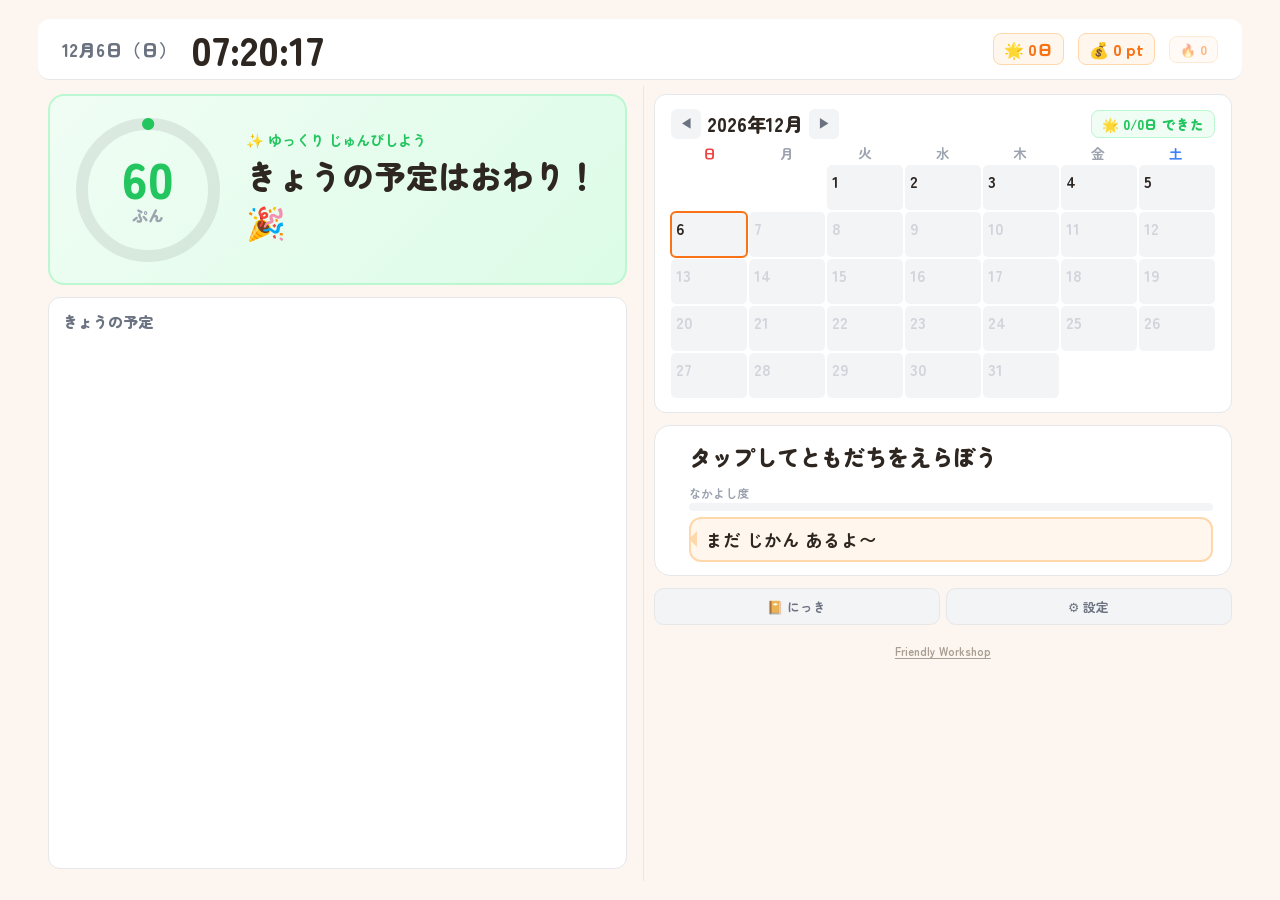
==== commit aded6f45: "fix: Google Calendar同期の重複表示・消失・競合を修正 - iCalUIDによる重複排除: 同じイベントが複数カレンダーに存在しても1つだけ表示 - 同期中フラグ(_gcalSync" ====
--- a/index.html
+++ b/index.html
@@ -235,7 +235,7 @@
 </div>
 
 <!-- JS (alarm.js 除外) -->
-<script src="js/gcal.js?v=8"></script>
+<script src="js/gcal.js?v=9"></script>
 <script src="js/pokedex.js?v=7"></script>
 <script src="js/calendar.js?v=7"></script>
 <script src="js/clock.js?v=8"></script>
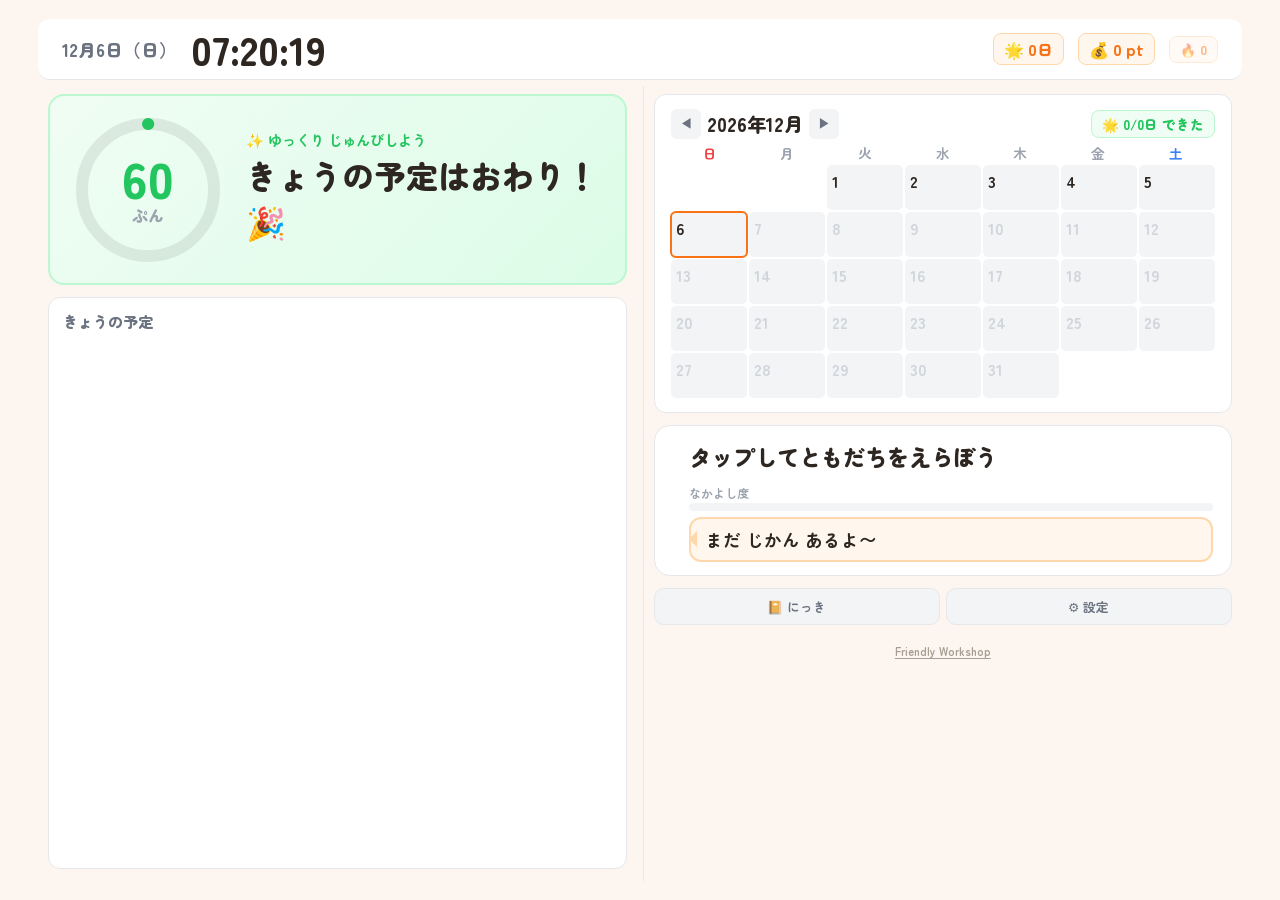
==== commit 17b0ccf3: "feat: 自動同期＆ミッション状態の永続化 - completedEvents/missedEventsをlocalStorageに日付付きで永続化   → ページリロード後も「しゅっぱつ済み」「m" ====
--- a/index.html
+++ b/index.html
@@ -235,12 +235,12 @@
 </div>
 
 <!-- JS (alarm.js 除外) -->
-<script src="js/gcal.js?v=9"></script>
+<script src="js/gcal.js?v=10"></script>
 <script src="js/pokedex.js?v=7"></script>
 <script src="js/calendar.js?v=7"></script>
 <script src="js/clock.js?v=8"></script>
-<script src="js/mission.js?v=8"></script>
+<script src="js/mission.js?v=9"></script>
 <script src="js/settings.js?v=9"></script>
-<script src="js/app.js?v=7"></script>
+<script src="js/app.js?v=8"></script>
 </body>
 </html>
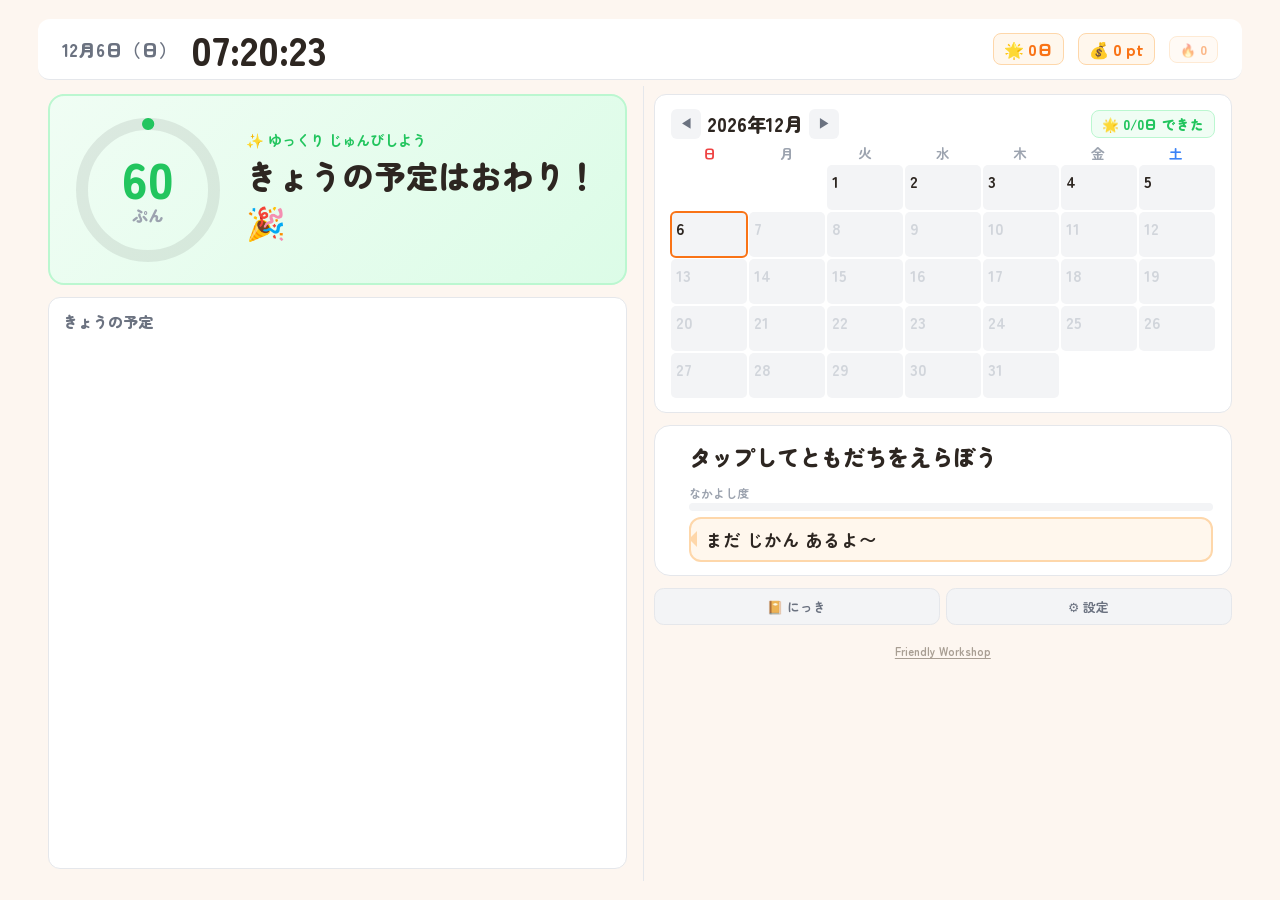
==== commit 7cdd44cc: "feat: カレンダー日付タップで完了タスクの振り返りポップアップ - 記録のある日付をタップすると、その日の完了/missed一覧を表示 - 出発時刻、余裕時間、ポケモンイベントも確認可能 - にっ" ====
--- a/index.html
+++ b/index.html
@@ -8,7 +8,7 @@
 <title>じゅんびタイマー | Friendly Workshop</title>
 <script src="https://cdn.tailwindcss.com"></script>
 <link href="https://fonts.googleapis.com/css2?family=Zen+Maru+Gothic:wght@500;700;900&display=swap" rel="stylesheet">
-<link rel="stylesheet" href="css/style.css?v=11">
+<link rel="stylesheet" href="css/style.css?v=12">
 <script async defer src="https://apis.google.com/js/api.js" onload="gapiLoaded()"></script>
 <script async defer src="https://accounts.google.com/gsi/client" onload="gisLoaded()"></script>
 </head>
@@ -237,7 +237,7 @@
 <!-- JS (alarm.js 除外) -->
 <script src="js/gcal.js?v=10"></script>
 <script src="js/pokedex.js?v=7"></script>
-<script src="js/calendar.js?v=7"></script>
+<script src="js/calendar.js?v=8"></script>
 <script src="js/clock.js?v=8"></script>
 <script src="js/mission.js?v=9"></script>
 <script src="js/settings.js?v=9"></script>
--- a/css/style.css
+++ b/css/style.css
@@ -1045,6 +1045,27 @@
 /* ====================================================
    がんばりにっき
    ==================================================== */
+/* カレンダー日付ポップアップ */
+.day-detail-panel {
+  background: #fff; border-radius: 1.2rem; padding: 1.2rem;
+  max-width: 400px; width: 90%; max-height: 70dvh;
+  overflow-y: auto; box-shadow: 0 20px 60px rgba(0,0,0,0.2);
+  animation: cardPop 0.3s ease;
+}
+.day-detail-header {
+  display: flex; align-items: center; justify-content: space-between; margin-bottom: 8px;
+}
+.day-detail-date { font-weight: 900; font-size: 1.2rem; }
+.day-detail-summary {
+  font-weight: 700; font-size: 0.9rem; color: var(--g500);
+  margin-bottom: 10px; padding-bottom: 8px; border-bottom: 1px solid var(--g200);
+}
+.day-detail-cards { display: flex; flex-direction: column; gap: 6px; }
+.day-detail-poke {
+  display: flex; align-items: center; gap: 4px;
+  font-weight: 700; font-size: 0.85rem; color: var(--g500);
+}
+
 .journal-panel {
   background: #fff; border-radius: 1.2rem; padding: 1.2rem;
   max-width: 480px; width: 95%; max-height: 85dvh;
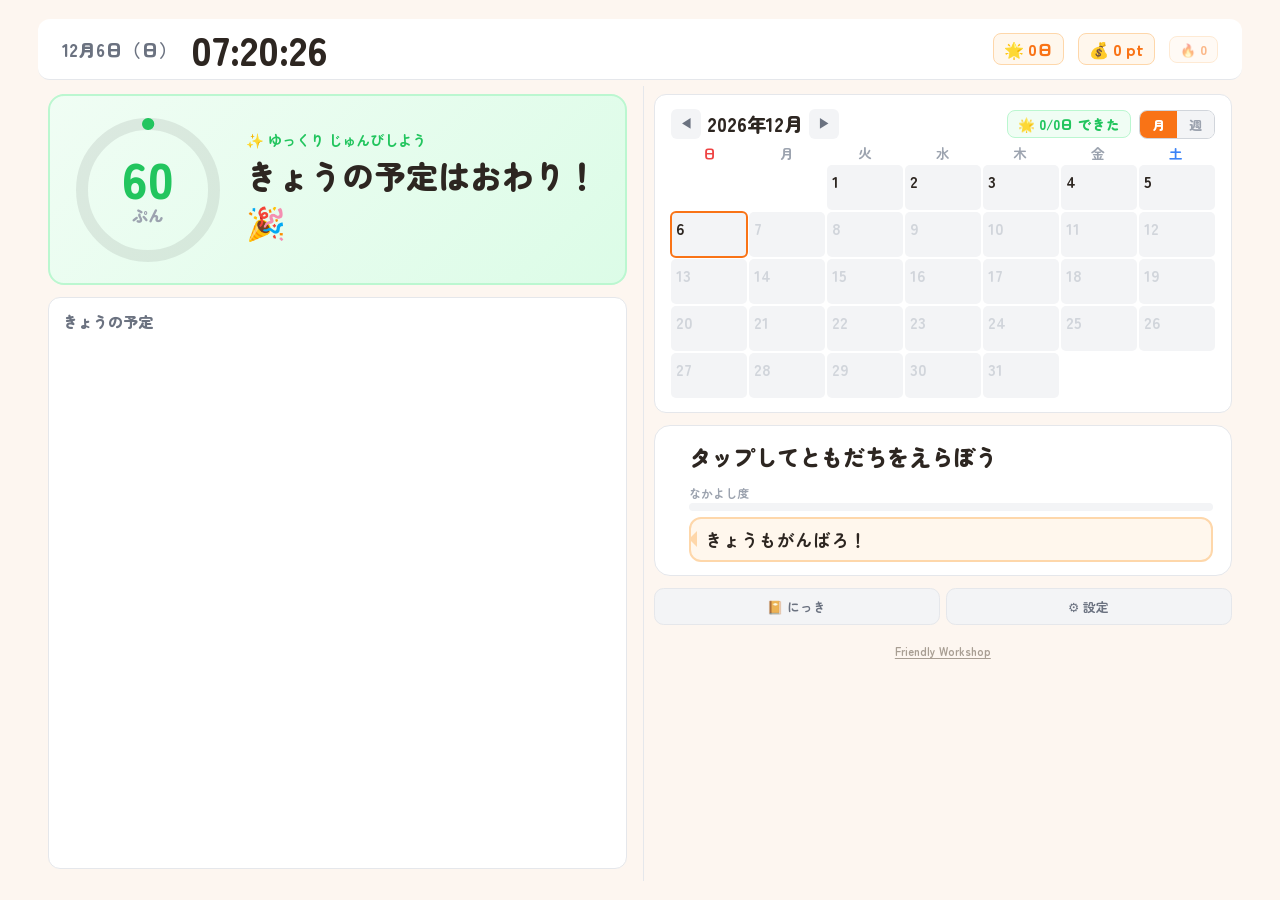
==== commit aaf1ba5b: "feat: カレンダー月/週表示切り替え＋フォーカスカードタップで詳細表示 - カレンダーに[月|週]トグルボタン追加、◀▶で月送り/週送りを切り替え - 週表示ではセルにその曜日の予定名・時刻を表示" ====
--- a/index.html
+++ b/index.html
@@ -8,7 +8,7 @@
 <title>じゅんびタイマー | Friendly Workshop</title>
 <script src="https://cdn.tailwindcss.com"></script>
 <link href="https://fonts.googleapis.com/css2?family=Zen+Maru+Gothic:wght@500;700;900&display=swap" rel="stylesheet">
-<link rel="stylesheet" href="css/style.css?v=12">
+<link rel="stylesheet" href="css/style.css?v=14">
 <script async defer src="https://apis.google.com/js/api.js" onload="gapiLoaded()"></script>
 <script async defer src="https://accounts.google.com/gsi/client" onload="gisLoaded()"></script>
 </head>
@@ -56,8 +56,8 @@
     <div id="eventList" class="event-list"></div>
     <button onclick="addEvent()" class="add-event-btn">＋ 予定をついか</button>
     <div class="copy-section">
-      <button onclick="copyToAllDays()" class="copy-btn">この曜日の予定を全曜日にコピー</button>
-      <div class="copy-note">※ 上書きされます</div>
+      <button onclick="showCopyDayPicker()" class="copy-btn">📋 この曜日の予定を別の曜日にコピー</button>
+      <div id="copyDayPicker" class="copy-day-picker hidden"></div>
     </div>
 
     <!-- Googleカレンダー連携 -->
@@ -151,7 +151,7 @@
   <div class="left-col">
 
     <!-- フォーカスカード -->
-    <div class="focus-card" id="focusCard">
+    <div class="focus-card" id="focusCard" onclick="onFocusCardTap()" style="cursor:pointer;">
       <div class="ring-wrap">
         <svg class="ring-svg" viewBox="0 0 160 160">
           <circle class="ring-bg" cx="80" cy="80" r="66"/>
@@ -196,11 +196,17 @@
     <div class="cal-section" id="calSection">
       <div class="cal-header-row">
         <div class="cal-nav">
-          <button class="cal-btn" onclick="calPrevMonth()">◀</button>
+          <button class="cal-btn" onclick="calPrev()">◀</button>
           <span class="cal-title" id="calTitle"></span>
-          <button class="cal-btn" onclick="calNextMonth()">▶</button>
-        </div>
-        <span class="cal-total" id="calTotal"></span>
+          <button class="cal-btn" onclick="calNext()">▶</button>
+        </div>
+        <div class="cal-header-right">
+          <span class="cal-total" id="calTotal"></span>
+          <div class="cal-view-toggle">
+            <button class="cal-vt-btn active" id="calBtnMonth" onclick="setCalView('month')">月</button>
+            <button class="cal-vt-btn" id="calBtnWeek" onclick="setCalView('week')">週</button>
+          </div>
+        </div>
       </div>
       <div class="cal-weekday">
         <span class="cw sun">日</span><span class="cw">月</span><span class="cw">火</span>
@@ -237,10 +243,10 @@
 <!-- JS (alarm.js 除外) -->
 <script src="js/gcal.js?v=10"></script>
 <script src="js/pokedex.js?v=7"></script>
-<script src="js/calendar.js?v=8"></script>
+<script src="js/calendar.js?v=9"></script>
 <script src="js/clock.js?v=8"></script>
-<script src="js/mission.js?v=9"></script>
-<script src="js/settings.js?v=9"></script>
+<script src="js/mission.js?v=10"></script>
+<script src="js/settings.js?v=10"></script>
 <script src="js/app.js?v=8"></script>
 </body>
 </html>
--- a/css/style.css
+++ b/css/style.css
@@ -177,10 +177,33 @@
   width: 30px; height: 30px; font-size: 0.75rem; font-weight: 900;
   cursor: pointer; color: var(--g500);
 }
+.cal-header-right { display: flex; align-items: center; gap: 8px; }
 .cal-total {
   font-weight: 900; font-size: 0.85rem; color: var(--green);
   background: #f0fdf4; border: 1px solid #bbf7d0; border-radius: 8px;
   padding: 3px 10px;
+}
+.cal-view-toggle {
+  display: flex; border: 1px solid var(--g300); border-radius: 8px; overflow: hidden;
+}
+.cal-vt-btn {
+  background: var(--g100); border: none; padding: 4px 12px;
+  font-size: 0.8rem; font-weight: 900; color: var(--g400);
+  cursor: pointer; font-family: inherit; transition: all 0.2s;
+}
+.cal-vt-btn.active {
+  background: var(--orange); color: #fff;
+}
+/* 週表示セル */
+.cal-grid.week-view { gap: 3px; }
+.cal-grid.week-view .cal-cell {
+  min-height: clamp(48px, 8vh, 72px); padding: 6px;
+}
+.cal-cell-events { display: flex; flex-direction: column; gap: 2px; margin-top: 2px; }
+.cal-ev-dot {
+  font-size: 0.6rem; font-weight: 700; color: var(--g500);
+  white-space: nowrap; overflow: hidden; text-overflow: ellipsis;
+  line-height: 1.2;
 }
 .cal-weekday { display: grid; grid-template-columns: repeat(7, 1fr); text-align: center; }
 .cw { font-size: 0.85rem; font-weight: 700; color: var(--g400); padding: 2px 0; }
@@ -386,6 +409,16 @@
   border-radius: 0.5rem; cursor: pointer; font-family: inherit;
 }
 .copy-note { font-size: 0.65rem; color: #a16207; margin-top: 3px; }
+.copy-day-picker {
+  display: flex; flex-wrap: wrap; gap: 6px; margin-top: 8px; justify-content: center;
+}
+.copy-day-picker.hidden { display: none; }
+.copy-day-btn {
+  padding: 6px 14px; border: 2px solid #fbbf24; border-radius: 0.5rem;
+  background: #fff; color: #92400e; font-weight: 900; font-size: 0.8rem;
+  cursor: pointer; font-family: inherit; transition: background 0.15s;
+}
+.copy-day-btn:hover { background: #fef3c7; }
 
 /* ====================================================
    イベントカード（B案: セクション分割）
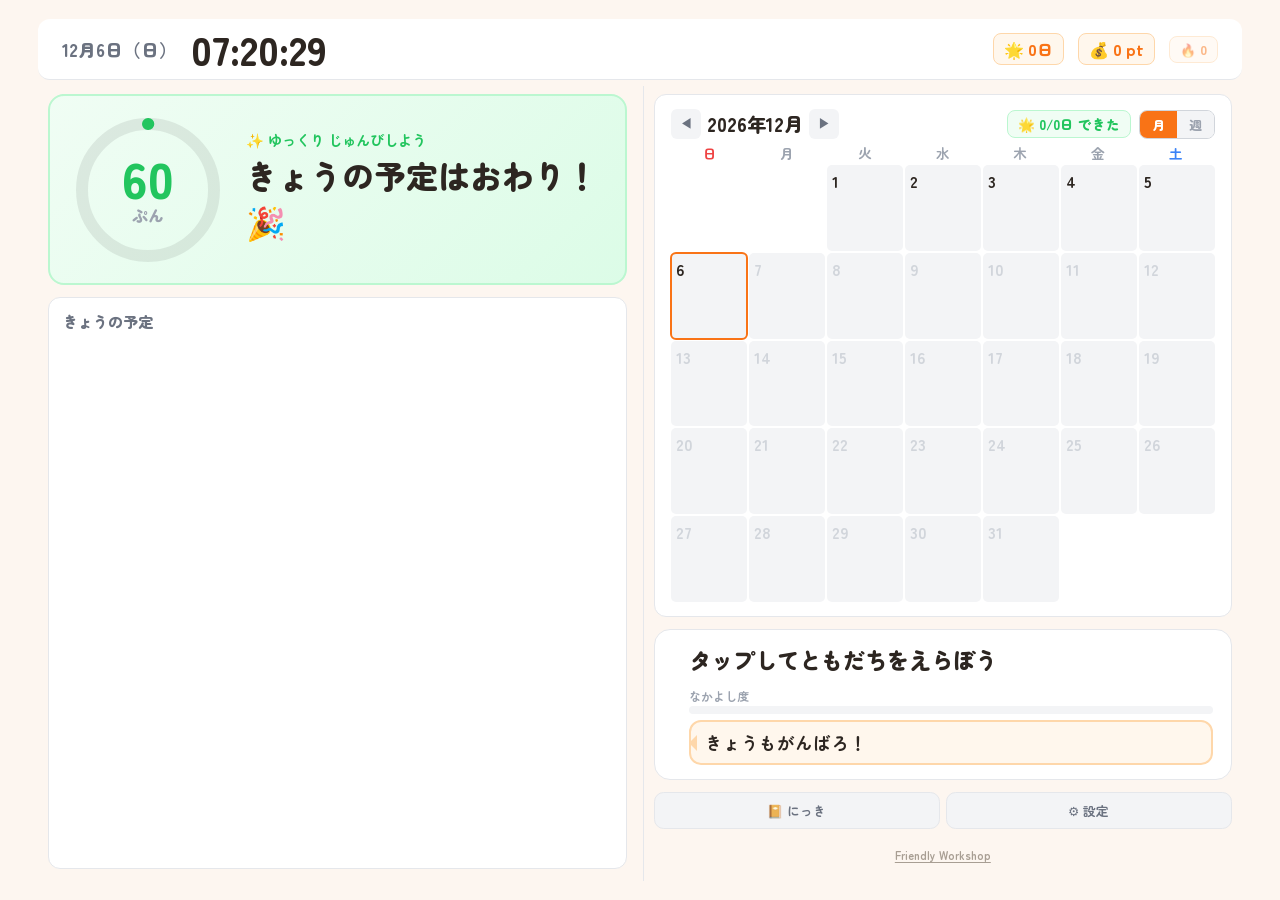
==== commit aa0f83a8: "fix: カレンダー月表示のセル高さを右カラムいっぱいに伸ばす Co-Authored-By: Claude Opus 4.6 <noreply@anthropic.com>" ====
--- a/index.html
+++ b/index.html
@@ -8,7 +8,7 @@
 <title>じゅんびタイマー | Friendly Workshop</title>
 <script src="https://cdn.tailwindcss.com"></script>
 <link href="https://fonts.googleapis.com/css2?family=Zen+Maru+Gothic:wght@500;700;900&display=swap" rel="stylesheet">
-<link rel="stylesheet" href="css/style.css?v=14">
+<link rel="stylesheet" href="css/style.css?v=15">
 <script async defer src="https://apis.google.com/js/api.js" onload="gapiLoaded()"></script>
 <script async defer src="https://accounts.google.com/gsi/client" onload="gisLoaded()"></script>
 </head>
--- a/css/style.css
+++ b/css/style.css
@@ -165,7 +165,8 @@
 /* カレンダー */
 .cal-section {
   background: #fff; border-radius: 12px; padding: 14px 16px;
-  border: 1px solid var(--g200); flex: 0 0 auto;
+  border: 1px solid var(--g200); flex: 1 1 auto;
+  display: flex; flex-direction: column;
 }
 .cal-header-row {
   display: flex; align-items: center; justify-content: space-between; margin-bottom: 2px;
@@ -196,9 +197,7 @@
 }
 /* 週表示セル */
 .cal-grid.week-view { gap: 3px; }
-.cal-grid.week-view .cal-cell {
-  min-height: clamp(48px, 8vh, 72px); padding: 6px;
-}
+.cal-grid.week-view .cal-cell { padding: 6px; }
 .cal-cell-events { display: flex; flex-direction: column; gap: 2px; margin-top: 2px; }
 .cal-ev-dot {
   font-size: 0.6rem; font-weight: 700; color: var(--g500);
@@ -208,7 +207,7 @@
 .cal-weekday { display: grid; grid-template-columns: repeat(7, 1fr); text-align: center; }
 .cw { font-size: 0.85rem; font-weight: 700; color: var(--g400); padding: 2px 0; }
 .cw.sun { color: var(--red); } .cw.sat { color: var(--blue); }
-.cal-grid { display: grid; grid-template-columns: repeat(7, 1fr); gap: 2px; }
+.cal-grid { display: grid; grid-template-columns: repeat(7, 1fr); gap: 2px; flex: 1; align-content: stretch; }
 .cal-cell {
   border-radius: 5px; padding: 4px 5px; min-height: clamp(32px, 5vh, 48px);
   background: var(--g100); font-weight: 700; font-size: 1.0rem;
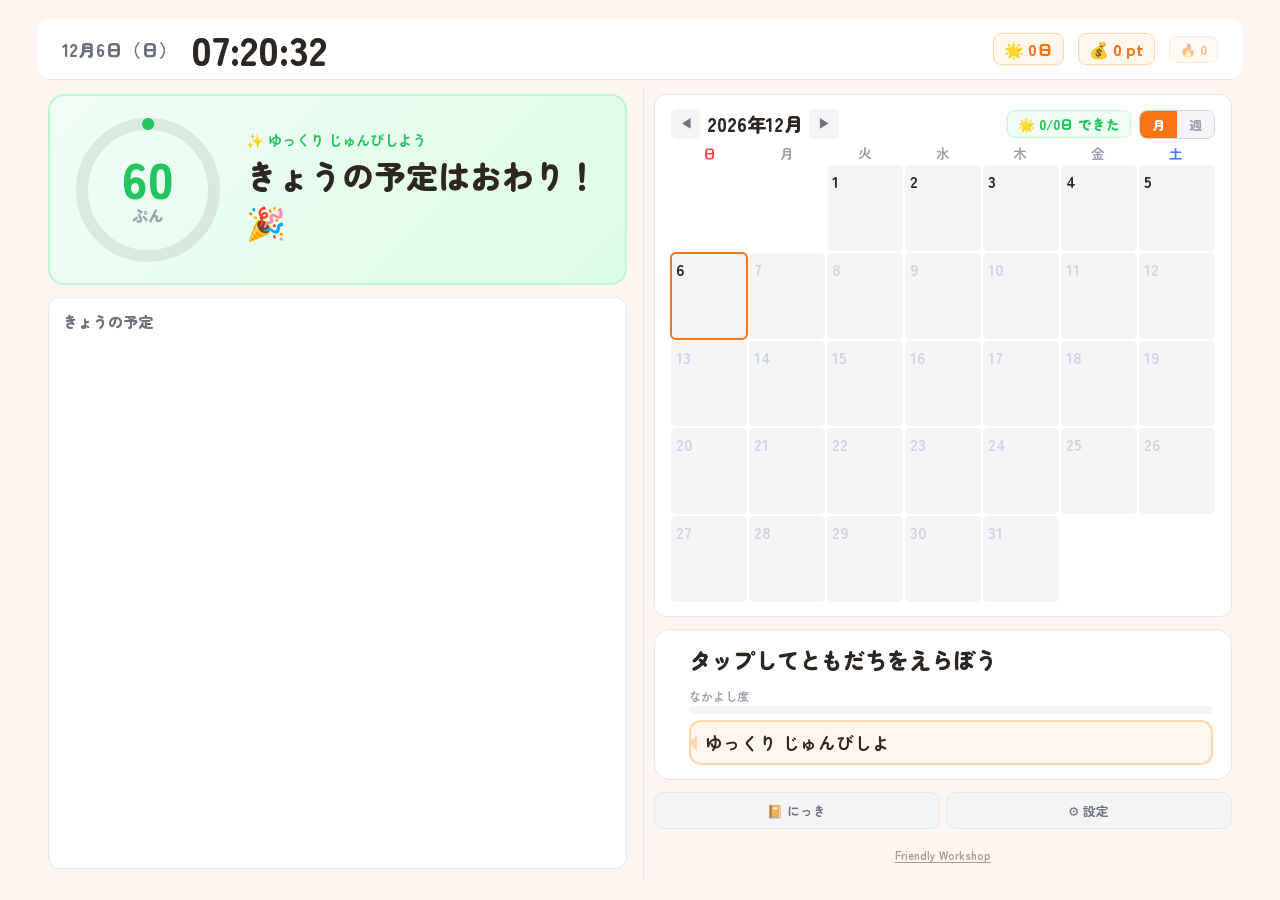
==== commit c6de1ded: "feat: サブタスクのチェック機能（タップで✅/取り消し線トグル） - タスク詳細ポップアップの各サブタスクをタップでチェック/解除 - チェック済みは✅+取り消し線で表示 - 当日のチェック状態を" ====
--- a/index.html
+++ b/index.html
@@ -8,7 +8,7 @@
 <title>じゅんびタイマー | Friendly Workshop</title>
 <script src="https://cdn.tailwindcss.com"></script>
 <link href="https://fonts.googleapis.com/css2?family=Zen+Maru+Gothic:wght@500;700;900&display=swap" rel="stylesheet">
-<link rel="stylesheet" href="css/style.css?v=15">
+<link rel="stylesheet" href="css/style.css?v=16">
 <script async defer src="https://apis.google.com/js/api.js" onload="gapiLoaded()"></script>
 <script async defer src="https://accounts.google.com/gsi/client" onload="gisLoaded()"></script>
 </head>
@@ -245,7 +245,7 @@
 <script src="js/pokedex.js?v=7"></script>
 <script src="js/calendar.js?v=9"></script>
 <script src="js/clock.js?v=8"></script>
-<script src="js/mission.js?v=10"></script>
+<script src="js/mission.js?v=11"></script>
 <script src="js/settings.js?v=10"></script>
 <script src="js/app.js?v=8"></script>
 </body>
--- a/css/style.css
+++ b/css/style.css
@@ -581,7 +581,15 @@
 .td-prep { font-weight: 700; font-size: 0.9rem; color: var(--orange); margin-bottom: 12px; }
 .td-todos-title { font-weight: 900; font-size: 0.95rem; color: var(--brown); margin-bottom: 6px; }
 .td-todos { text-align: left; margin-bottom: 12px; }
-.td-todo-item { font-weight: 700; font-size: 1rem; color: var(--brown); padding: 3px 0; }
+.td-todo-item {
+  font-weight: 700; font-size: 1rem; color: var(--brown); padding: 8px 10px;
+  cursor: pointer; border-radius: 8px; transition: all 0.2s;
+  user-select: none; -webkit-user-select: none;
+}
+.td-todo-item:active { background: var(--g100); }
+.td-todo-item.checked {
+  text-decoration: line-through; color: var(--g400);
+}
 .td-empty { font-weight: 700; font-size: 0.85rem; color: var(--g400); text-align: center; }
 .td-close {
   background: var(--g200); border: none; font-weight: 900; font-size: 0.95rem;
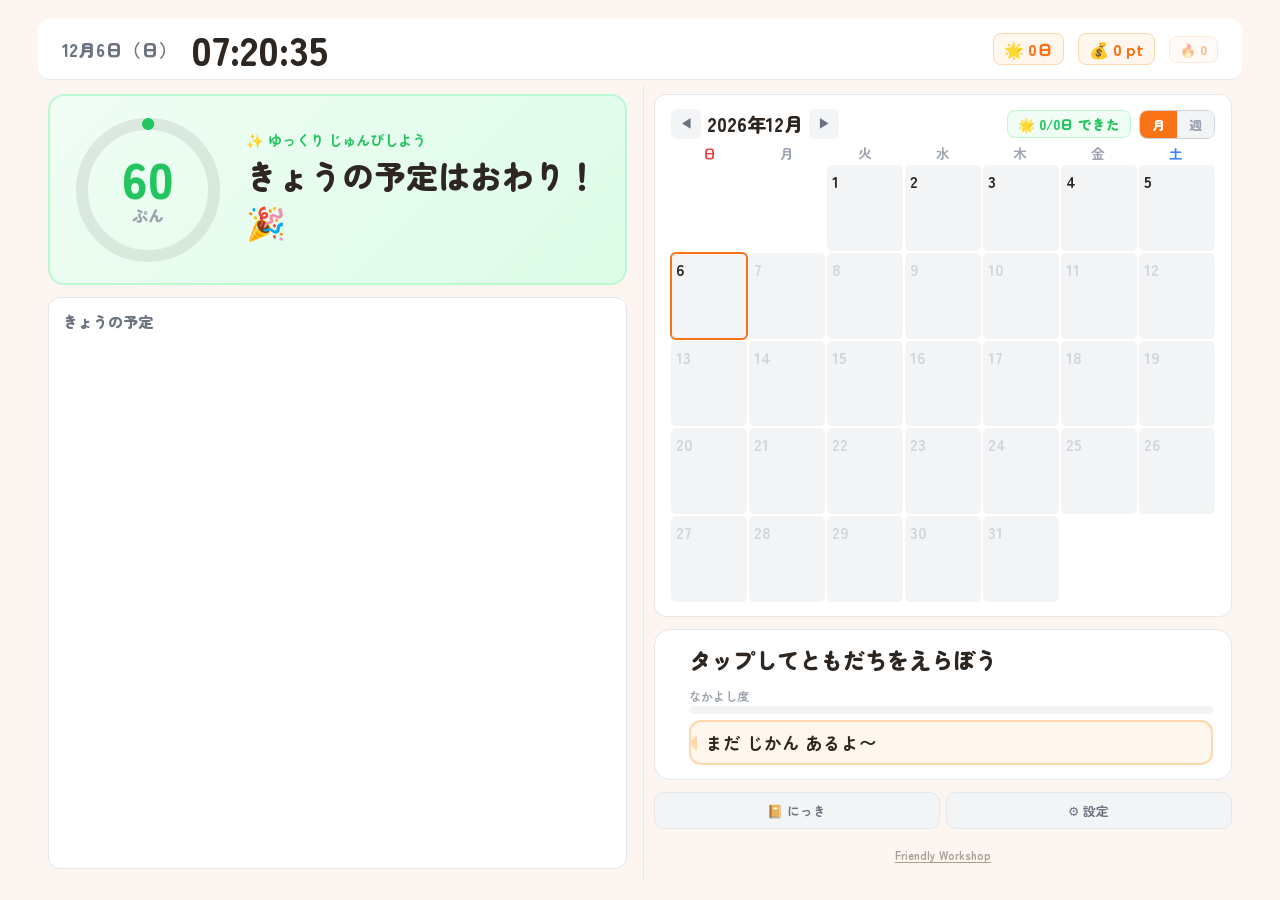
==== commit cbf816ee: "feat: ダッシュボード上のサブタスクにもチェック状態を反映 - フォーカスカード・タスク一覧のサブタスク表示に✅/⬜+取り消し線を反映 - タスク詳細ポップアップでチェックするとダッシュボードにも" ====
--- a/index.html
+++ b/index.html
@@ -8,7 +8,7 @@
 <title>じゅんびタイマー | Friendly Workshop</title>
 <script src="https://cdn.tailwindcss.com"></script>
 <link href="https://fonts.googleapis.com/css2?family=Zen+Maru+Gothic:wght@500;700;900&display=swap" rel="stylesheet">
-<link rel="stylesheet" href="css/style.css?v=16">
+<link rel="stylesheet" href="css/style.css?v=17">
 <script async defer src="https://apis.google.com/js/api.js" onload="gapiLoaded()"></script>
 <script async defer src="https://accounts.google.com/gsi/client" onload="gisLoaded()"></script>
 </head>
@@ -245,7 +245,7 @@
 <script src="js/pokedex.js?v=7"></script>
 <script src="js/calendar.js?v=9"></script>
 <script src="js/clock.js?v=8"></script>
-<script src="js/mission.js?v=11"></script>
+<script src="js/mission.js?v=12"></script>
 <script src="js/settings.js?v=10"></script>
 <script src="js/app.js?v=8"></script>
 </body>
--- a/css/style.css
+++ b/css/style.css
@@ -590,6 +590,8 @@
 .td-todo-item.checked {
   text-decoration: line-through; color: var(--g400);
 }
+/* インラインサブタスク（フォーカスカード・タスク一覧） */
+.todo-inline.checked { color: var(--g400); }
 .td-empty { font-weight: 700; font-size: 0.85rem; color: var(--g400); text-align: center; }
 .td-close {
   background: var(--g200); border: none; font-weight: 900; font-size: 0.95rem;
